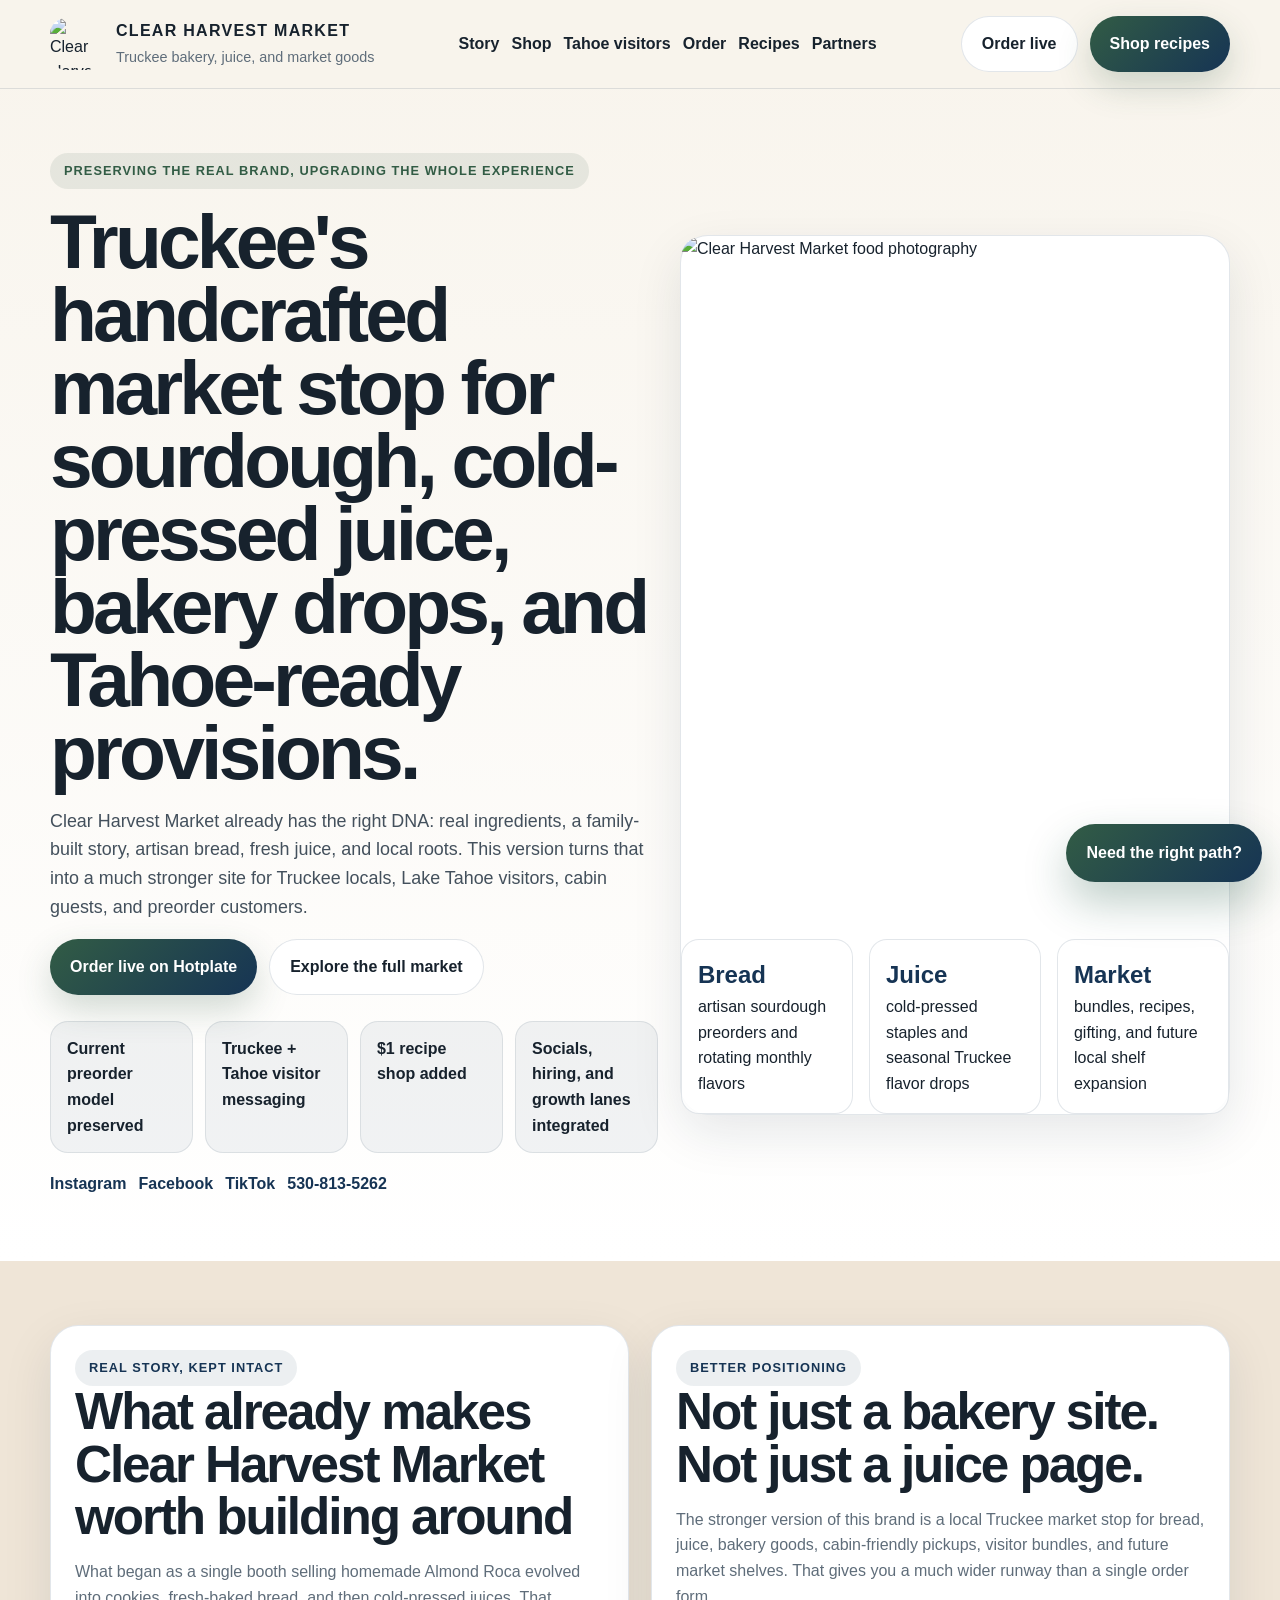
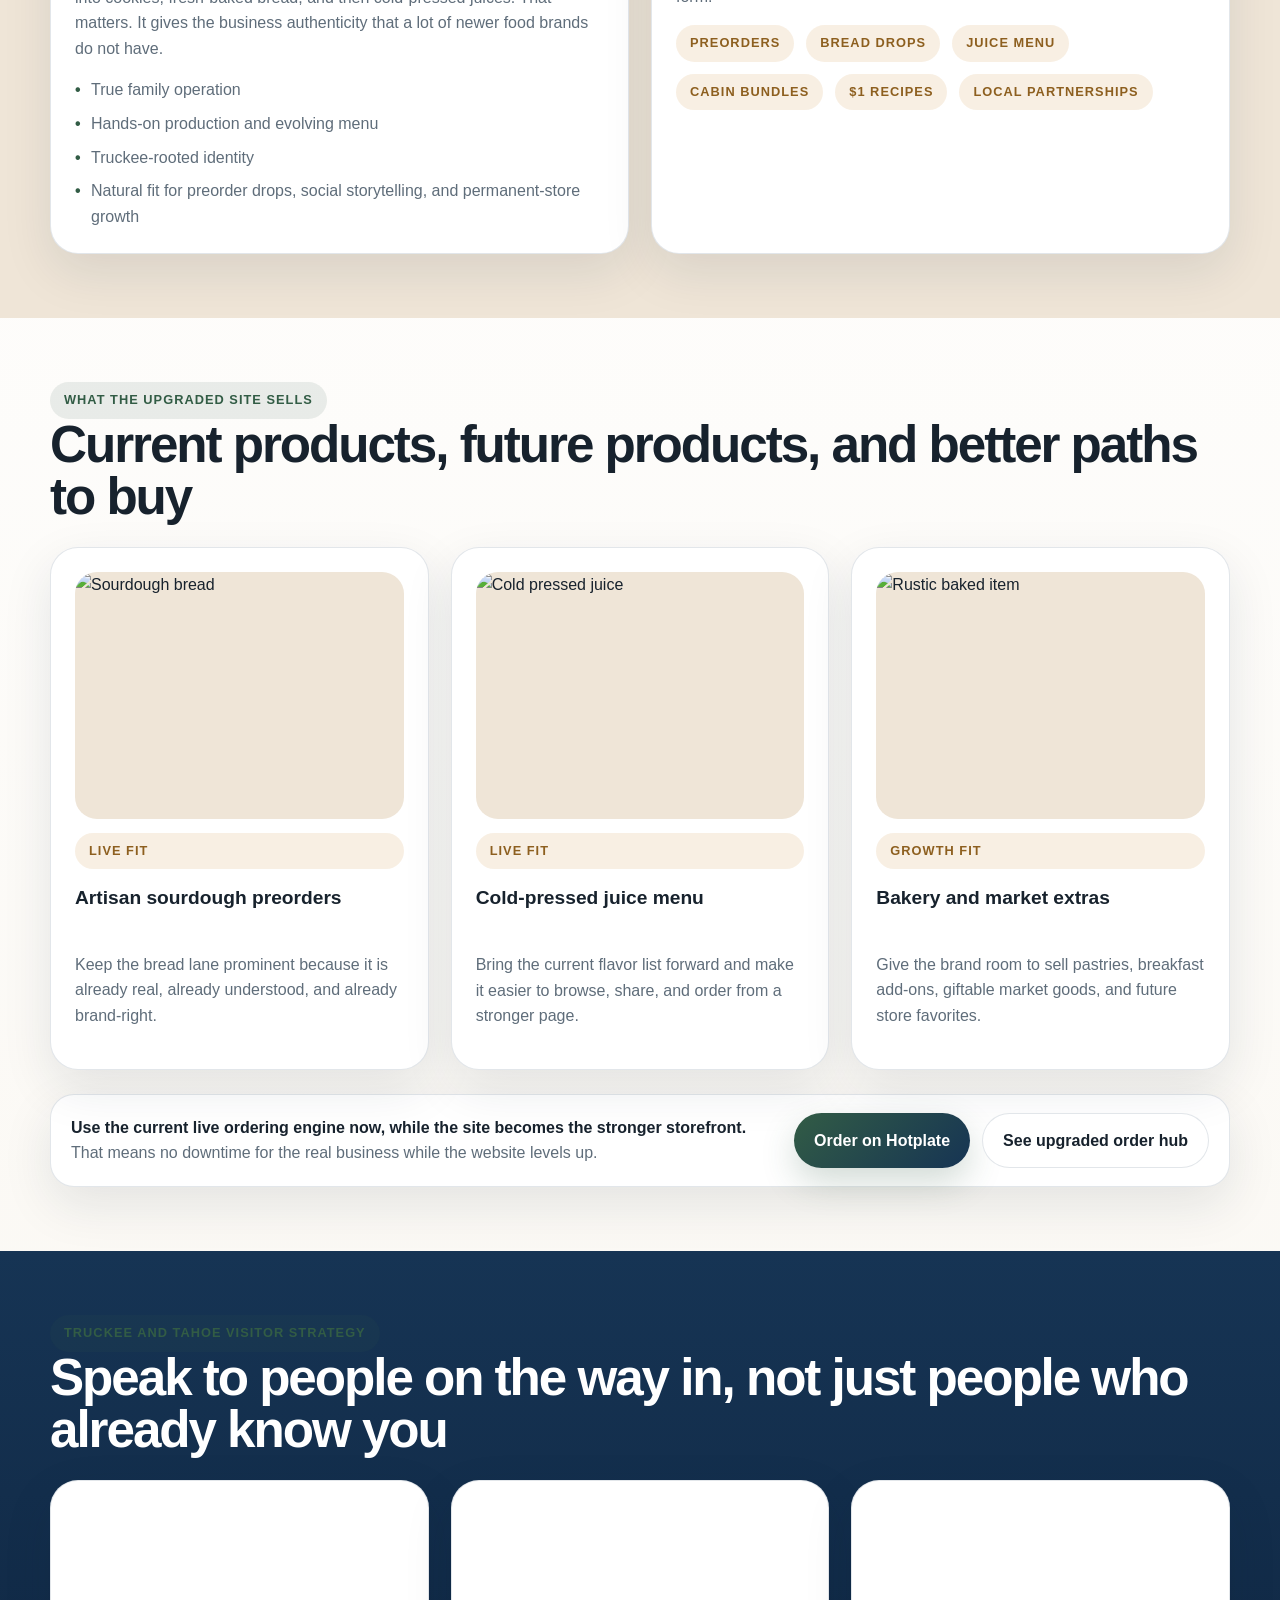
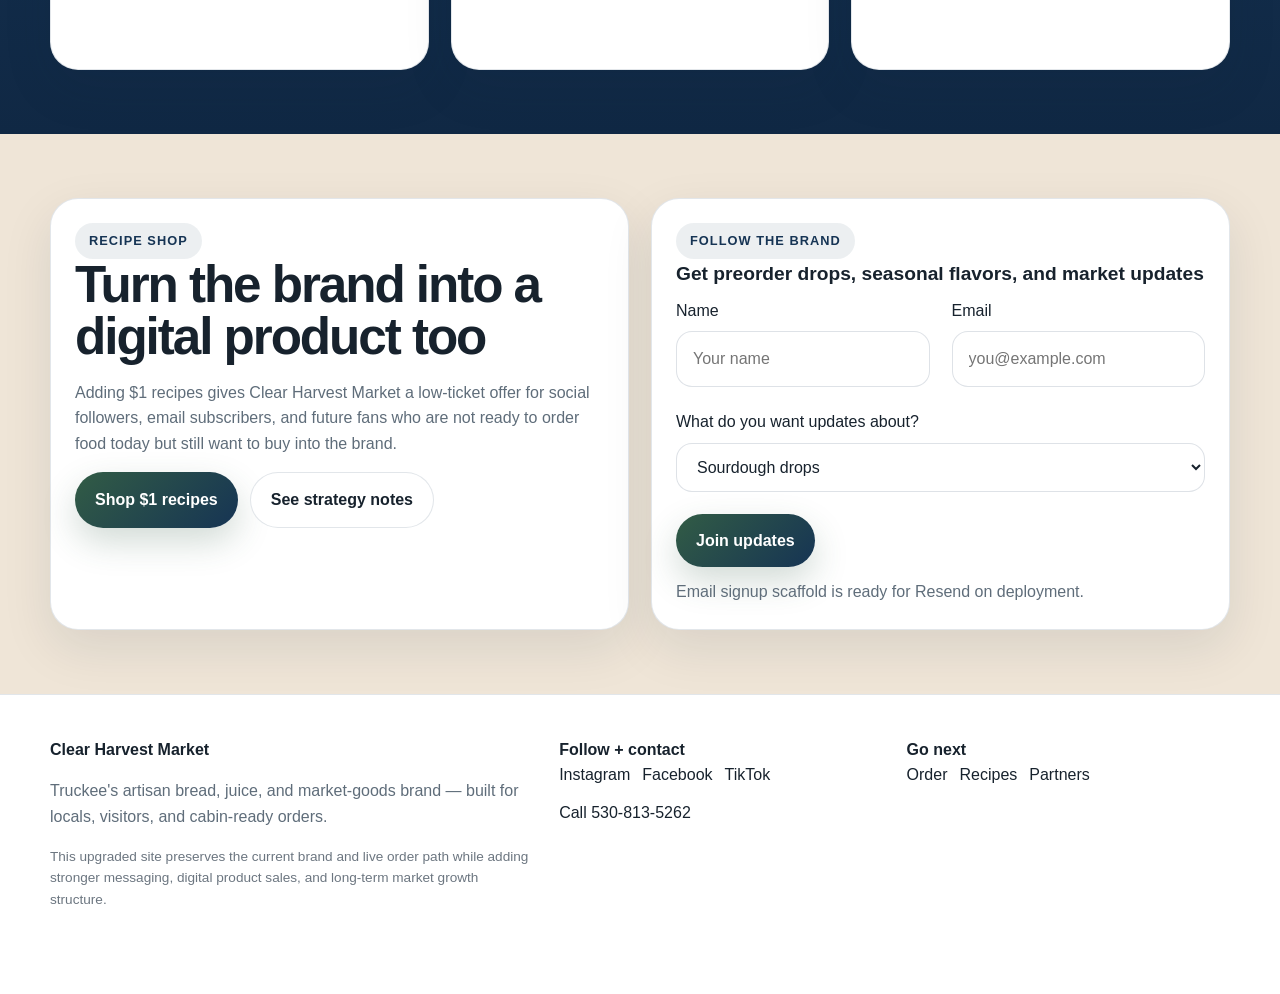
==== index.html @ 3024cae0 "Build Clear Harvest Market site refresh and commerce strategy" ====
<!DOCTYPE html><html lang="en"><head><meta charset="UTF-8"/><meta name="viewport" content="width=device-width, initial-scale=1.0"/><title>Clear Harvest Market | Truckee Bakery, Juice, and Market Goods</title><meta name="description" content="Clear Harvest Market is Truckee's destination for artisan sourdough, cold-pressed juice, baked goods, preorder drops, $1 recipes, and Tahoe-ready market bundles."/><meta property="og:title" content="Clear Harvest Market"/><meta property="og:description" content="Fresh juice, artisan sourdough, house-made baked goods, Truckee preorder drops, and Tahoe-ready market goods."/><meta property="og:image" content="https://img1.wsimg.com/isteam/ip/3f962f82-664f-45f3-867e-1fa0740ae570/IMG_5937-e32658b.jpg"/><link rel="stylesheet" href="./styles.css"/></head><body><header class="site-header"><div class="container nav"><a class="brand" href="index.html"><img data-logo alt="Clear Harvest Market logo"/><div class="brand-copy"><strong>Clear Harvest Market</strong><span>Truckee bakery, juice, and market goods</span></div></a><nav class="nav-links"><a href="#story">Story</a><a href="#shop">Shop</a><a href="#visit">Tahoe visitors</a><a href="order.html">Order</a><a href="recipes.html">Recipes</a><a href="partners.html">Partners</a></nav><div class="nav-actions"><a class="btn-secondary" data-hotplate target="_blank" rel="noopener noreferrer">Order live</a><a class="btn" href="recipes.html">Shop recipes</a></div></div></header><main><section class="hero"><div class="container hero-grid"><div><span class="eyebrow">Preserving the real brand, upgrading the whole experience</span><h1>Truckee's handcrafted market stop for sourdough, cold-pressed juice, bakery drops, and Tahoe-ready provisions.</h1><p class="lead">Clear Harvest Market already has the right DNA: real ingredients, a family-built story, artisan bread, fresh juice, and local roots. This version turns that into a much stronger site for Truckee locals, Lake Tahoe visitors, cabin guests, and preorder customers.</p><div class="hero-actions"><a class="btn" data-hotplate target="_blank" rel="noopener noreferrer">Order live on Hotplate</a><a class="btn-secondary" href="order.html">Explore the full market</a></div><div class="trust-strip"><div class="trust-item">Current preorder model preserved</div><div class="trust-item">Truckee + Tahoe visitor messaging</div><div class="trust-item">$1 recipe shop added</div><div class="trust-item">Socials, hiring, and growth lanes integrated</div></div><div class="social-row" style="margin-top:18px"><a data-social-instagram target="_blank" rel="noopener noreferrer">Instagram</a><a data-social-facebook target="_blank" rel="noopener noreferrer">Facebook</a><a data-social-tiktok target="_blank" rel="noopener noreferrer">TikTok</a><a href="tel:5308135262">530-813-5262</a></div></div><div class="hero-card"><img class="guide-image" src="https://img1.wsimg.com/isteam/ip/3f962f82-664f-45f3-867e-1fa0740ae570/IMG_5937-e32658b.jpg" alt="Clear Harvest Market food photography"/><div class="hero-highlights"><div class="stat"><strong>Bread</strong><span>artisan sourdough preorders and rotating monthly flavors</span></div><div class="stat"><strong>Juice</strong><span>cold-pressed staples and seasonal Truckee flavor drops</span></div><div class="stat"><strong>Market</strong><span>bundles, recipes, gifting, and future local shelf expansion</span></div></div></div></div></section><section class="section alt" id="story"><div class="container grid-2"><div class="card"><span class="pill">Real story, kept intact</span><h2>What already makes Clear Harvest Market worth building around</h2><p>What began as a single booth selling homemade Almond Roca evolved into cookies, fresh-baked bread, and then cold-pressed juices. That matters. It gives the business authenticity that a lot of newer food brands do not have.</p><ul class="bulletless"><li>True family operation</li><li>Hands-on production and evolving menu</li><li>Truckee-rooted identity</li><li>Natural fit for preorder drops, social storytelling, and permanent-store growth</li></ul></div><div class="card"><span class="pill">Better positioning</span><h2>Not just a bakery site. Not just a juice page.</h2><p>The stronger version of this brand is a local Truckee market stop for bread, juice, bakery goods, cabin-friendly pickups, visitor bundles, and future market shelves. That gives you a much wider runway than a single order form.</p><div class="chip-row"><span class="tag">Preorders</span><span class="tag">Bread drops</span><span class="tag">Juice menu</span><span class="tag">Cabin bundles</span><span class="tag">$1 recipes</span><span class="tag">Local partnerships</span></div></div></div></section><section class="section" id="shop"><div class="container"><span class="eyebrow">What the upgraded site sells</span><h2>Current products, future products, and better paths to buy</h2><div class="catalog-grid"><article class="product-card"><img class="product-image" src="https://img1.wsimg.com/isteam/ip/3f962f82-664f-45f3-867e-1fa0740ae570/Sourdough%20picture.JPEG/:/cr=t:0%25,l:3.56%25,w:96.44%25,h:100%25/rs=w:365,h:365,cg:true" alt="Sourdough bread"/><div class="tag">Live fit</div><h3>Artisan sourdough preorders</h3><p>Keep the bread lane prominent because it is already real, already understood, and already brand-right.</p></article><article class="product-card"><img class="product-image" src="https://img1.wsimg.com/isteam/ip/3f962f82-664f-45f3-867e-1fa0740ae570/IMG_5937.jpg/:/rs=w:365,h:365,cg:true,m/cr=w:365,h:365" alt="Cold pressed juice"/><div class="tag">Live fit</div><h3>Cold-pressed juice menu</h3><p>Bring the current flavor list forward and make it easier to browse, share, and order from a stronger page.</p></article><article class="product-card"><img class="product-image" src="https://img1.wsimg.com/isteam/ip/3f962f82-664f-45f3-867e-1fa0740ae570/addi%20corn.jpg/:/rs=w:365,cg:true,m" alt="Rustic baked item"/><div class="tag">Growth fit</div><h3>Bakery and market extras</h3><p>Give the brand room to sell pastries, breakfast add-ons, giftable market goods, and future store favorites.</p></article></div><div class="split-bar" style="margin-top:24px"><div><strong>Use the current live ordering engine now, while the site becomes the stronger storefront.</strong><div class="small">That means no downtime for the real business while the website levels up.</div></div><div class="button-row"><a class="btn" data-hotplate target="_blank" rel="noopener noreferrer">Order on Hotplate</a><a class="btn-secondary" href="order.html">See upgraded order hub</a></div></div></div></section><section class="section dark" id="visit"><div class="container"><span class="eyebrow">Truckee and Tahoe visitor strategy</span><h2>Speak to people on the way in, not just people who already know you</h2><div class="guide-grid"><article class="guide-card"><h3>Before the lake</h3><p>Catch visitors looking for a better breakfast, bread pickup, or market stop before a Tahoe day.</p></article><article class="guide-card"><h3>Before cabin check-in</h3><p>Promote bread, juice, pastries, and breakfast bundles for arrivals, hosts, and weekend stays.</p></article><article class="guide-card"><h3>Before the trail or slopes</h3><p>Position Clear Harvest as a premium stop for fuel that feels local, fresh, and better than convenience food.</p></article></div></div></section><section class="section alt"><div class="container grid-2"><div class="card"><span class="pill">Recipe shop</span><h2>Turn the brand into a digital product too</h2><p>Adding $1 recipes gives Clear Harvest Market a low-ticket offer for social followers, email subscribers, and future fans who are not ready to order food today but still want to buy into the brand.</p><div class="button-row"><a class="btn" href="recipes.html">Shop $1 recipes</a><a class="btn-secondary" href="docs/marketing-engine.md">See strategy notes</a></div></div><div class="form-shell"><span class="pill">Follow the brand</span><h3>Get preorder drops, seasonal flavors, and market updates</h3><form id="newsletter-form" class="form-grid"><label class="field"><span>Name</span><input name="name" placeholder="Your name" required/></label><label class="field"><span>Email</span><input type="email" name="email" placeholder="you@example.com" required/></label><label class="field" style="grid-column:1/-1"><span>What do you want updates about?</span><select name="interest"><option>Sourdough drops</option><option>Juice menu</option><option>Truckee market opening</option><option>Recipes</option><option>Catering and bundles</option></select></label><div class="contact-actions" style="grid-column:1/-1"><button class="btn" type="submit">Join updates</button><span class="note">Email signup scaffold is ready for Resend on deployment.</span></div></form></div></div></section></main><footer class="site-footer"><div class="container footer-grid"><div><strong>Clear Harvest Market</strong><p>Truckee's artisan bread, juice, and market-goods brand — built for locals, visitors, and cabin-ready orders.</p><p class="disclosure">This upgraded site preserves the current brand and live order path while adding stronger messaging, digital product sales, and long-term market growth structure.</p></div><div><strong>Follow + contact</strong><div class="footer-links"><a data-social-instagram target="_blank" rel="noopener noreferrer">Instagram</a><a data-social-facebook target="_blank" rel="noopener noreferrer">Facebook</a><a data-social-tiktok target="_blank" rel="noopener noreferrer">TikTok</a><a href="tel:5308135262">Call 530-813-5262</a></div></div><div><strong>Go next</strong><div class="footer-links"><a href="order.html">Order</a><a href="recipes.html">Recipes</a><a href="partners.html">Partners</a></div></div></div></footer><button id="site-closer-toggle" class="site-closer-toggle">Need the right path?</button><aside id="site-closer" class="site-closer" aria-label="Clear Harvest Market helper"><div class="site-closer-header"><strong>Clear Harvest helper</strong><button id="site-closer-close" class="btn-ghost" type="button">Close</button></div><div class="site-closer-body" id="site-closer-messages"></div><div class="site-closer-options" id="site-closer-options"></div><div class="site-closer-actions" id="site-closer-actions"></div><div class="site-closer-input-row"><input id="site-closer-input" placeholder="Ordering, visiting Tahoe, recipes, catering..."/><button id="site-closer-send" class="btn" type="button">Send</button></div></aside><script src="./app.js"></script><script src="./clear-harvest-closer.js"></script></body></html>
---- styles.css ----
:root{--cream:#f8f4ec;--cream-2:#efe5d7;--navy:#163454;--green:#325c45;--gold:#c98d3a;--ink:#17222d;--muted:#5f6d7a;--line:rgba(22,52,84,.12);--white:#fff;--radius:28px;--shadow:0 18px 50px rgba(15,35,55,.10);--max:1180px}*{box-sizing:border-box}html{scroll-behavior:smooth}body{margin:0;font-family:Inter,Arial,sans-serif;color:var(--ink);background:linear-gradient(180deg,var(--cream),#fff 30%,var(--cream) 100%);line-height:1.6}img{max-width:100%;display:block}a{text-decoration:none;color:inherit}button,input,textarea,select{font:inherit}.container{width:min(var(--max),calc(100% - 32px));margin:0 auto}.site-header{position:sticky;top:0;z-index:50;background:rgba(248,244,236,.94);backdrop-filter:blur(14px);border-bottom:1px solid var(--line)}.nav{display:flex;align-items:center;justify-content:space-between;gap:18px;padding:16px 0}.brand{display:flex;align-items:center;gap:14px}.brand img{width:52px;height:52px;border-radius:16px;object-fit:cover}.brand-copy strong{display:block;font-size:1rem;letter-spacing:.08em;text-transform:uppercase}.brand-copy span{font-size:.9rem;color:var(--muted)}.nav-links,.nav-actions,.button-row,.hero-actions,.social-row,.order-actions,.footer-links,.contact-actions,.chip-row{display:flex;flex-wrap:wrap;gap:12px}.nav-links a{font-weight:700;color:var(--ink)}.btn,.btn-secondary,.btn-ghost{display:inline-flex;align-items:center;justify-content:center;gap:10px;padding:14px 20px;border-radius:999px;font-weight:800;transition:.2s ease;cursor:pointer;border:none}.btn{background:linear-gradient(135deg,var(--green),var(--navy));color:#fff;box-shadow:0 14px 34px rgba(50,92,69,.22)}.btn-secondary{background:#fff;border:1px solid var(--line);color:var(--ink)}.btn-ghost{background:transparent;border:1px dashed rgba(22,52,84,.28);color:var(--navy)}.btn:hover,.btn-secondary:hover,.btn-ghost:hover{transform:translateY(-2px)}.hero,.section{padding:64px 0}.section.alt{background:var(--cream-2)}.section.dark{background:linear-gradient(180deg,var(--navy),#102844);color:#fff}.section.dark p,.section.dark li,.section.dark .small,.section.dark .note{color:rgba(255,255,255,.78)}.section.dark .card,.section.dark .product-card,.section.dark .faq-card,.section.dark .recipe-card{background:rgba(255,255,255,.06);border-color:rgba(255,255,255,.12);box-shadow:none}.section.dark .pill{background:rgba(255,255,255,.12);color:#fff}.hero-grid,.grid-2,.grid-3,.catalog-grid,.recipe-grid,.stats-grid,.partner-grid,.form-grid,.faq-grid,.guide-grid,.email-grid{display:grid;gap:22px}.hero-grid{grid-template-columns:1.05fr .95fr;align-items:center}.grid-2,.form-grid{grid-template-columns:repeat(2,1fr)}.grid-3,.catalog-grid,.recipe-grid,.stats-grid,.partner-grid,.faq-grid,.guide-grid,.email-grid{grid-template-columns:repeat(3,1fr)}.eyebrow,.pill,.tag{display:inline-flex;align-items:center;gap:10px;padding:8px 14px;border-radius:999px;font-size:.8rem;font-weight:800;letter-spacing:.08em;text-transform:uppercase}.eyebrow{background:rgba(50,92,69,.1);color:var(--green)}.pill{background:rgba(22,52,84,.08);color:var(--navy)}.tag{background:rgba(201,141,58,.14);color:#8d5f1f}h1{font-size:clamp(3rem,6vw,5.3rem);line-height:.95;letter-spacing:-.05em;margin:16px 0 18px}h2{font-size:clamp(2rem,4vw,3.2rem);line-height:1.02;letter-spacing:-.04em;margin:0 0 12px}h3{margin:0 0 8px;font-size:1.2rem}p,li,.muted,.small,.note{color:var(--muted)}.lead{font-size:1.12rem;max-width:60ch;color:#43505c}.card,.hero-card,.product-card,.recipe-card,.faq-card,.checkout-box,.partner-card,.form-shell,.guide-card,.social-card{background:#fff;border:1px solid var(--line);border-radius:var(--radius);box-shadow:var(--shadow)}.card,.product-card,.recipe-card,.faq-card,.checkout-box,.partner-card,.form-shell,.guide-card,.social-card{padding:24px}.hero-card img,.product-image,.recipe-image,.guide-image{width:100%;border-radius:22px}.hero-card img,.guide-image{object-fit:cover}.hero-card img{aspect-ratio:4/5}.hero-highlights{display:grid;grid-template-columns:repeat(3,1fr);gap:16px;margin-top:18px}.stat{background:rgba(255,255,255,.86);border:1px solid var(--line);border-radius:18px;padding:16px}.stat strong{display:block;font-size:1.5rem;color:var(--navy)}.trust-strip{display:grid;grid-template-columns:repeat(4,1fr);gap:12px;margin-top:26px}.trust-item{padding:14px 16px;border-radius:18px;background:rgba(22,52,84,.06);border:1px solid rgba(22,52,84,.1);font-weight:700}.section.dark .trust-item{background:rgba(255,255,255,.08);border-color:rgba(255,255,255,.12)}.catalog-grid,.recipe-grid,.partner-grid,.guide-grid,.faq-grid,.email-grid{margin-top:24px}.product-card,.recipe-card{display:flex;flex-direction:column;gap:14px}.product-image,.recipe-image{aspect-ratio:4/3;object-fit:cover;background:var(--cream-2)}.price{font-weight:900;font-size:1.45rem;color:var(--green)}.list,.bulletless{padding-left:18px;margin:0}.bulletless{list-style:none;padding:0;display:grid;gap:8px}.bulletless li{padding-left:16px;position:relative}.bulletless li:before{content:'•';position:absolute;left:0;color:var(--green);font-weight:900}.form-shell .field{display:grid;gap:8px}.form-shell input,.form-shell textarea,.form-shell select,.field input,.field textarea,.field select{width:100%;padding:14px 16px;border-radius:16px;border:1px solid rgba(22,52,84,.14);background:#fff;color:var(--ink)}.field textarea{min-height:128px;resize:vertical}.split-bar,.cart-summary{display:flex;justify-content:space-between;align-items:center;gap:16px;padding:18px 20px;border-radius:24px;border:1px solid var(--line);background:#fff;box-shadow:var(--shadow)}.cart-dock{position:sticky;bottom:16px;z-index:40;margin-top:28px}.summary-line{display:flex;justify-content:space-between;gap:18px;padding:10px 0;border-bottom:1px solid var(--line)}.summary-line:last-child{border-bottom:none}.site-footer{padding:42px 0 70px;border-top:1px solid var(--line);background:#fff}.footer-grid{display:grid;grid-template-columns:1.2fr .8fr .8fr;gap:24px}.social-row a,.social-card a{font-weight:800;color:var(--navy)}.site-closer-toggle{position:fixed;right:18px;bottom:18px;z-index:80;border:none;background:linear-gradient(135deg,var(--green),var(--navy));color:#fff;border-radius:999px;padding:16px 20px;font-weight:900;box-shadow:0 20px 44px rgba(21,78,59,.28);cursor:pointer}.site-closer{position:fixed;right:18px;bottom:82px;width:min(390px,calc(100vw - 24px));max-height:72vh;background:#fff;border:1px solid var(--line);border-radius:28px;box-shadow:0 26px 60px rgba(11,28,45,.22);display:none;z-index:90}.site-closer.open{display:block}.site-closer-header{display:flex;justify-content:space-between;align-items:center;padding:16px 18px;border-bottom:1px solid var(--line)}.site-closer-body{padding:16px 18px;max-height:44vh;overflow:auto;display:grid;gap:12px}.site-closer-msg{padding:12px 14px;border-radius:18px;max-width:88%}.site-closer-msg.bot{background:var(--cream-2)}.site-closer-msg.user{background:rgba(22,52,84,.1);margin-left:auto}.site-closer-options,.site-closer-actions{display:flex;flex-wrap:wrap;gap:10px;padding:0 18px 14px}.site-closer-option,.site-closer-primary,.site-closer-secondary{border:none;border-radius:999px;padding:10px 14px;font-weight:800;cursor:pointer}.site-closer-option,.site-closer-secondary{background:#fff;border:1px solid var(--line);color:var(--ink)}.site-closer-primary{background:linear-gradient(135deg,var(--green),var(--navy));color:#fff}.site-closer-input-row{display:flex;gap:10px;padding:0 18px 18px}.site-closer-input-row input{flex:1;padding:12px 14px;border-radius:16px;border:1px solid rgba(22,52,84,.18)}.disclosure{font-size:.85rem;color:#6c7680;max-width:860px}.hidden{display:none!important}@media (max-width:1024px){.hero-grid,.grid-2,.grid-3,.catalog-grid,.recipe-grid,.stats-grid,.partner-grid,.form-grid,.faq-grid,.guide-grid,.email-grid,.trust-strip,.hero-highlights,.footer-grid{grid-template-columns:1fr}}@media (max-width:720px){.nav{flex-direction:column;align-items:stretch}.nav-links,.nav-actions,.button-row,.social-row{justify-content:center}.split-bar,.cart-summary{flex-direction:column;align-items:flex-start}.site-closer{right:12px;left:12px;width:auto}h1{font-size:clamp(2.4rem,10vw,4rem)}}
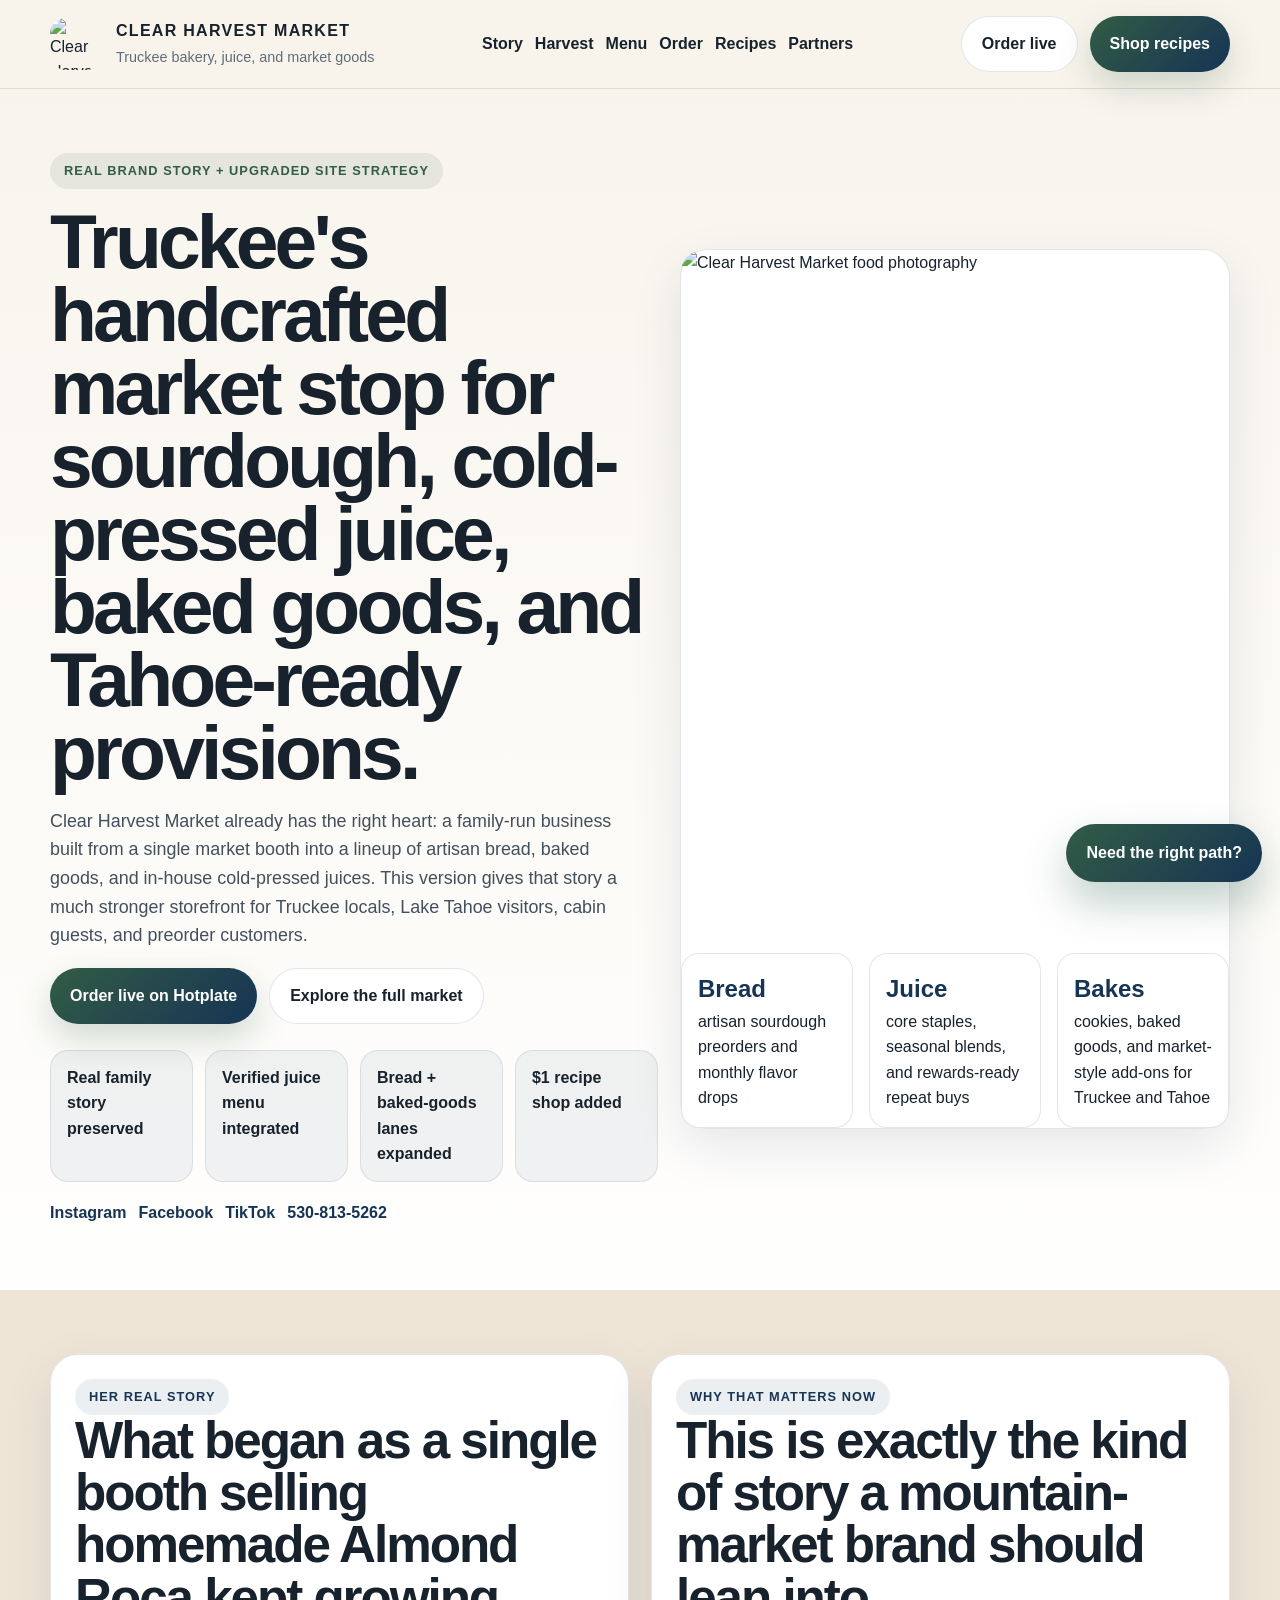
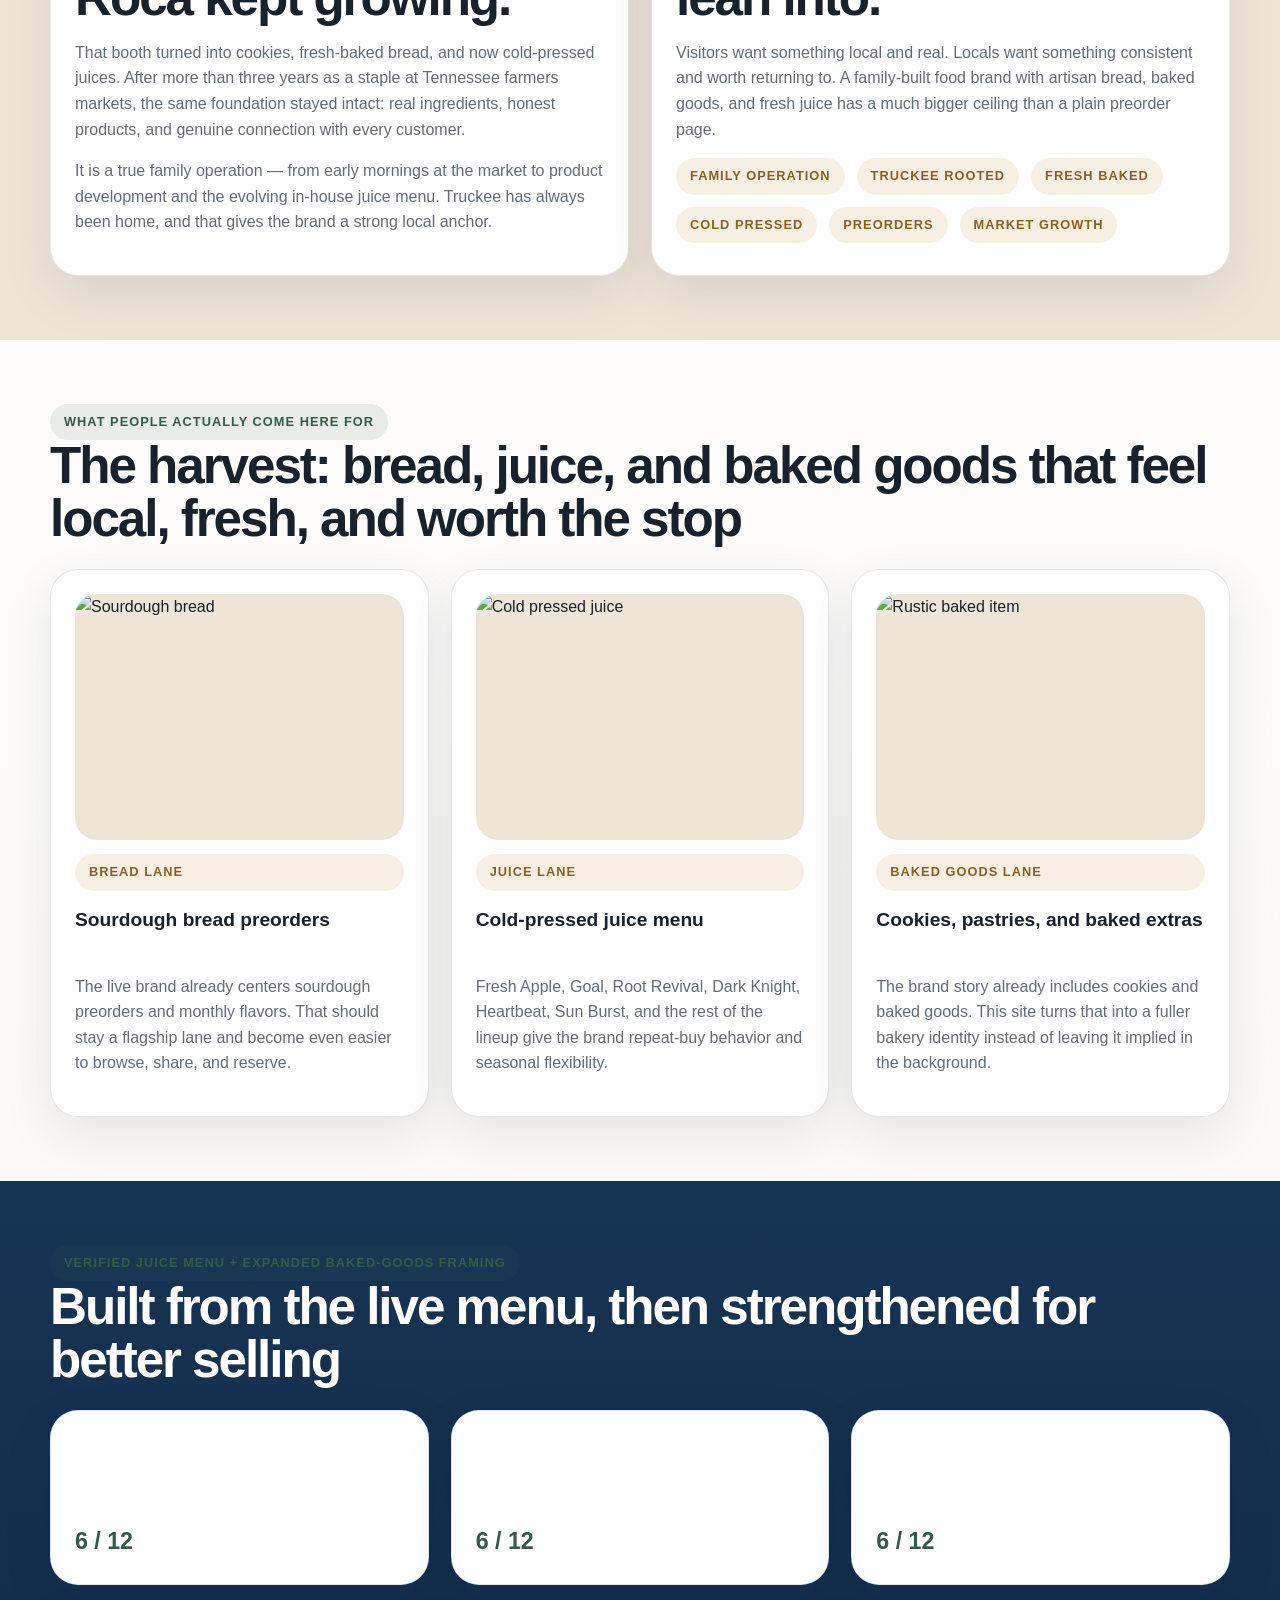
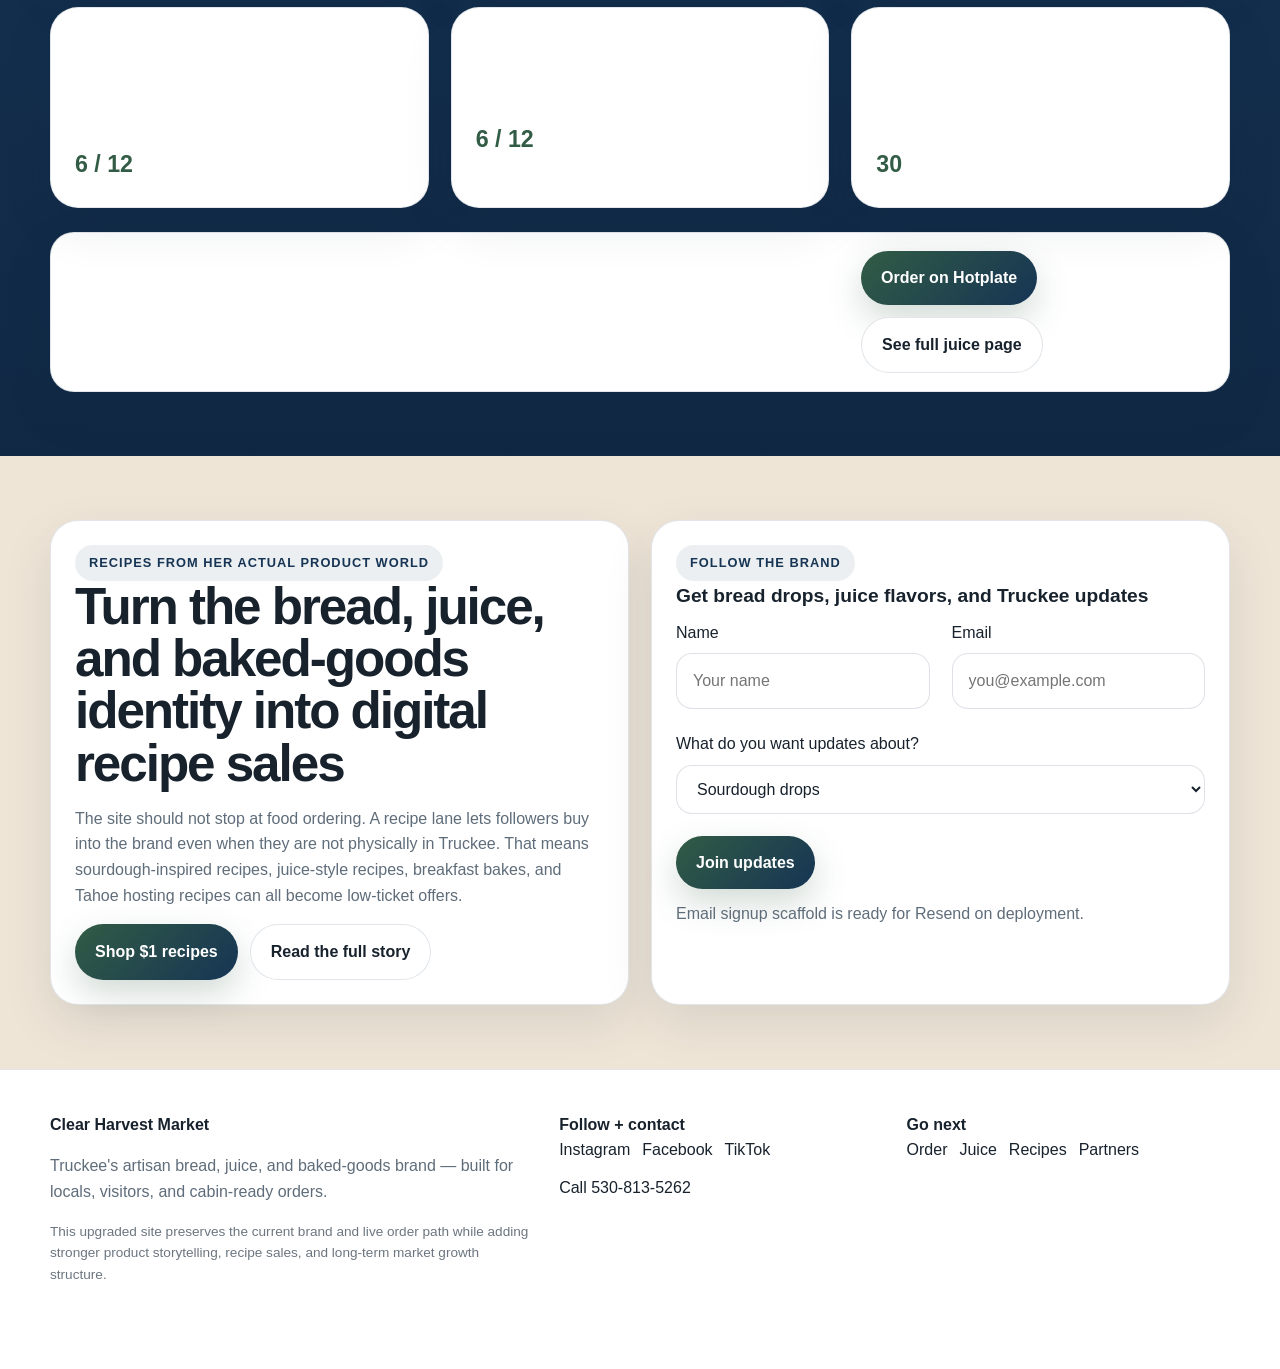
==== commit b94a1090: "Deepen Clear Harvest brand story and product content" ====
--- a/index.html
+++ b/index.html
@@ -1 +1 @@
-<!DOCTYPE html><html lang="en"><head><meta charset="UTF-8"/><meta name="viewport" content="width=device-width, initial-scale=1.0"/><title>Clear Harvest Market | Truckee Bakery, Juice, and Market Goods</title><meta name="description" content="Clear Harvest Market is Truckee's destination for artisan sourdough, cold-pressed juice, baked goods, preorder drops, $1 recipes, and Tahoe-ready market bundles."/><meta property="og:title" content="Clear Harvest Market"/><meta property="og:description" content="Fresh juice, artisan sourdough, house-made baked goods, Truckee preorder drops, and Tahoe-ready market goods."/><meta property="og:image" content="https://img1.wsimg.com/isteam/ip/3f962f82-664f-45f3-867e-1fa0740ae570/IMG_5937-e32658b.jpg"/><link rel="stylesheet" href="./styles.css"/></head><body><header class="site-header"><div class="container nav"><a class="brand" href="index.html"><img data-logo alt="Clear Harvest Market logo"/><div class="brand-copy"><strong>Clear Harvest Market</strong><span>Truckee bakery, juice, and market goods</span></div></a><nav class="nav-links"><a href="#story">Story</a><a href="#shop">Shop</a><a href="#visit">Tahoe visitors</a><a href="order.html">Order</a><a href="recipes.html">Recipes</a><a href="partners.html">Partners</a></nav><div class="nav-actions"><a class="btn-secondary" data-hotplate target="_blank" rel="noopener noreferrer">Order live</a><a class="btn" href="recipes.html">Shop recipes</a></div></div></header><main><section class="hero"><div class="container hero-grid"><div><span class="eyebrow">Preserving the real brand, upgrading the whole experience</span><h1>Truckee's handcrafted market stop for sourdough, cold-pressed juice, bakery drops, and Tahoe-ready provisions.</h1><p class="lead">Clear Harvest Market already has the right DNA: real ingredients, a family-built story, artisan bread, fresh juice, and local roots. This version turns that into a much stronger site for Truckee locals, Lake Tahoe visitors, cabin guests, and preorder customers.</p><div class="hero-actions"><a class="btn" data-hotplate target="_blank" rel="noopener noreferrer">Order live on Hotplate</a><a class="btn-secondary" href="order.html">Explore the full market</a></div><div class="trust-strip"><div class="trust-item">Current preorder model preserved</div><div class="trust-item">Truckee + Tahoe visitor messaging</div><div class="trust-item">$1 recipe shop added</div><div class="trust-item">Socials, hiring, and growth lanes integrated</div></div><div class="social-row" style="margin-top:18px"><a data-social-instagram target="_blank" rel="noopener noreferrer">Instagram</a><a data-social-facebook target="_blank" rel="noopener noreferrer">Facebook</a><a data-social-tiktok target="_blank" rel="noopener noreferrer">TikTok</a><a href="tel:5308135262">530-813-5262</a></div></div><div class="hero-card"><img class="guide-image" src="https://img1.wsimg.com/isteam/ip/3f962f82-664f-45f3-867e-1fa0740ae570/IMG_5937-e32658b.jpg" alt="Clear Harvest Market food photography"/><div class="hero-highlights"><div class="stat"><strong>Bread</strong><span>artisan sourdough preorders and rotating monthly flavors</span></div><div class="stat"><strong>Juice</strong><span>cold-pressed staples and seasonal Truckee flavor drops</span></div><div class="stat"><strong>Market</strong><span>bundles, recipes, gifting, and future local shelf expansion</span></div></div></div></div></section><section class="section alt" id="story"><div class="container grid-2"><div class="card"><span class="pill">Real story, kept intact</span><h2>What already makes Clear Harvest Market worth building around</h2><p>What began as a single booth selling homemade Almond Roca evolved into cookies, fresh-baked bread, and then cold-pressed juices. That matters. It gives the business authenticity that a lot of newer food brands do not have.</p><ul class="bulletless"><li>True family operation</li><li>Hands-on production and evolving menu</li><li>Truckee-rooted identity</li><li>Natural fit for preorder drops, social storytelling, and permanent-store growth</li></ul></div><div class="card"><span class="pill">Better positioning</span><h2>Not just a bakery site. Not just a juice page.</h2><p>The stronger version of this brand is a local Truckee market stop for bread, juice, bakery goods, cabin-friendly pickups, visitor bundles, and future market shelves. That gives you a much wider runway than a single order form.</p><div class="chip-row"><span class="tag">Preorders</span><span class="tag">Bread drops</span><span class="tag">Juice menu</span><span class="tag">Cabin bundles</span><span class="tag">$1 recipes</span><span class="tag">Local partnerships</span></div></div></div></section><section class="section" id="shop"><div class="container"><span class="eyebrow">What the upgraded site sells</span><h2>Current products, future products, and better paths to buy</h2><div class="catalog-grid"><article class="product-card"><img class="product-image" src="https://img1.wsimg.com/isteam/ip/3f962f82-664f-45f3-867e-1fa0740ae570/Sourdough%20picture.JPEG/:/cr=t:0%25,l:3.56%25,w:96.44%25,h:100%25/rs=w:365,h:365,cg:true" alt="Sourdough bread"/><div class="tag">Live fit</div><h3>Artisan sourdough preorders</h3><p>Keep the bread lane prominent because it is already real, already understood, and already brand-right.</p></article><article class="product-card"><img class="product-image" src="https://img1.wsimg.com/isteam/ip/3f962f82-664f-45f3-867e-1fa0740ae570/IMG_5937.jpg/:/rs=w:365,h:365,cg:true,m/cr=w:365,h:365" alt="Cold pressed juice"/><div class="tag">Live fit</div><h3>Cold-pressed juice menu</h3><p>Bring the current flavor list forward and make it easier to browse, share, and order from a stronger page.</p></article><article class="product-card"><img class="product-image" src="https://img1.wsimg.com/isteam/ip/3f962f82-664f-45f3-867e-1fa0740ae570/addi%20corn.jpg/:/rs=w:365,cg:true,m" alt="Rustic baked item"/><div class="tag">Growth fit</div><h3>Bakery and market extras</h3><p>Give the brand room to sell pastries, breakfast add-ons, giftable market goods, and future store favorites.</p></article></div><div class="split-bar" style="margin-top:24px"><div><strong>Use the current live ordering engine now, while the site becomes the stronger storefront.</strong><div class="small">That means no downtime for the real business while the website levels up.</div></div><div class="button-row"><a class="btn" data-hotplate target="_blank" rel="noopener noreferrer">Order on Hotplate</a><a class="btn-secondary" href="order.html">See upgraded order hub</a></div></div></div></section><section class="section dark" id="visit"><div class="container"><span class="eyebrow">Truckee and Tahoe visitor strategy</span><h2>Speak to people on the way in, not just people who already know you</h2><div class="guide-grid"><article class="guide-card"><h3>Before the lake</h3><p>Catch visitors looking for a better breakfast, bread pickup, or market stop before a Tahoe day.</p></article><article class="guide-card"><h3>Before cabin check-in</h3><p>Promote bread, juice, pastries, and breakfast bundles for arrivals, hosts, and weekend stays.</p></article><article class="guide-card"><h3>Before the trail or slopes</h3><p>Position Clear Harvest as a premium stop for fuel that feels local, fresh, and better than convenience food.</p></article></div></div></section><section class="section alt"><div class="container grid-2"><div class="card"><span class="pill">Recipe shop</span><h2>Turn the brand into a digital product too</h2><p>Adding $1 recipes gives Clear Harvest Market a low-ticket offer for social followers, email subscribers, and future fans who are not ready to order food today but still want to buy into the brand.</p><div class="button-row"><a class="btn" href="recipes.html">Shop $1 recipes</a><a class="btn-secondary" href="docs/marketing-engine.md">See strategy notes</a></div></div><div class="form-shell"><span class="pill">Follow the brand</span><h3>Get preorder drops, seasonal flavors, and market updates</h3><form id="newsletter-form" class="form-grid"><label class="field"><span>Name</span><input name="name" placeholder="Your name" required/></label><label class="field"><span>Email</span><input type="email" name="email" placeholder="you@example.com" required/></label><label class="field" style="grid-column:1/-1"><span>What do you want updates about?</span><select name="interest"><option>Sourdough drops</option><option>Juice menu</option><option>Truckee market opening</option><option>Recipes</option><option>Catering and bundles</option></select></label><div class="contact-actions" style="grid-column:1/-1"><button class="btn" type="submit">Join updates</button><span class="note">Email signup scaffold is ready for Resend on deployment.</span></div></form></div></div></section></main><footer class="site-footer"><div class="container footer-grid"><div><strong>Clear Harvest Market</strong><p>Truckee's artisan bread, juice, and market-goods brand — built for locals, visitors, and cabin-ready orders.</p><p class="disclosure">This upgraded site preserves the current brand and live order path while adding stronger messaging, digital product sales, and long-term market growth structure.</p></div><div><strong>Follow + contact</strong><div class="footer-links"><a data-social-instagram target="_blank" rel="noopener noreferrer">Instagram</a><a data-social-facebook target="_blank" rel="noopener noreferrer">Facebook</a><a data-social-tiktok target="_blank" rel="noopener noreferrer">TikTok</a><a href="tel:5308135262">Call 530-813-5262</a></div></div><div><strong>Go next</strong><div class="footer-links"><a href="order.html">Order</a><a href="recipes.html">Recipes</a><a href="partners.html">Partners</a></div></div></div></footer><button id="site-closer-toggle" class="site-closer-toggle">Need the right path?</button><aside id="site-closer" class="site-closer" aria-label="Clear Harvest Market helper"><div class="site-closer-header"><strong>Clear Harvest helper</strong><button id="site-closer-close" class="btn-ghost" type="button">Close</button></div><div class="site-closer-body" id="site-closer-messages"></div><div class="site-closer-options" id="site-closer-options"></div><div class="site-closer-actions" id="site-closer-actions"></div><div class="site-closer-input-row"><input id="site-closer-input" placeholder="Ordering, visiting Tahoe, recipes, catering..."/><button id="site-closer-send" class="btn" type="button">Send</button></div></aside><script src="./app.js"></script><script src="./clear-harvest-closer.js"></script></body></html>+<!DOCTYPE html><html lang="en"><head><meta charset="UTF-8"/><meta name="viewport" content="width=device-width, initial-scale=1.0"/><title>Clear Harvest Market | Truckee Bakery, Juice, and Market Goods</title><meta name="description" content="Clear Harvest Market is Truckee's destination for artisan sourdough, cold-pressed juice, baked goods, preorder drops, $1 recipes, and Tahoe-ready market bundles."/><meta property="og:title" content="Clear Harvest Market"/><meta property="og:description" content="Fresh juice, artisan sourdough, house-made baked goods, Truckee preorder drops, and Tahoe-ready market goods."/><meta property="og:image" content="https://img1.wsimg.com/isteam/ip/3f962f82-664f-45f3-867e-1fa0740ae570/IMG_5937-e32658b.jpg"/><link rel="stylesheet" href="./styles.css"/></head><body><header class="site-header"><div class="container nav"><a class="brand" href="index.html"><img data-logo alt="Clear Harvest Market logo"/><div class="brand-copy"><strong>Clear Harvest Market</strong><span>Truckee bakery, juice, and market goods</span></div></a><nav class="nav-links"><a href="#story">Story</a><a href="#harvest">Harvest</a><a href="#menu">Menu</a><a href="order.html">Order</a><a href="recipes.html">Recipes</a><a href="partners.html">Partners</a></nav><div class="nav-actions"><a class="btn-secondary" data-hotplate target="_blank" rel="noopener noreferrer">Order live</a><a class="btn" href="recipes.html">Shop recipes</a></div></div></header><main><section class="hero"><div class="container hero-grid"><div><span class="eyebrow">Real brand story + upgraded site strategy</span><h1>Truckee's handcrafted market stop for sourdough, cold-pressed juice, baked goods, and Tahoe-ready provisions.</h1><p class="lead">Clear Harvest Market already has the right heart: a family-run business built from a single market booth into a lineup of artisan bread, baked goods, and in-house cold-pressed juices. This version gives that story a much stronger storefront for Truckee locals, Lake Tahoe visitors, cabin guests, and preorder customers.</p><div class="hero-actions"><a class="btn" data-hotplate target="_blank" rel="noopener noreferrer">Order live on Hotplate</a><a class="btn-secondary" href="order.html">Explore the full market</a></div><div class="trust-strip"><div class="trust-item">Real family story preserved</div><div class="trust-item">Verified juice menu integrated</div><div class="trust-item">Bread + baked-goods lanes expanded</div><div class="trust-item">$1 recipe shop added</div></div><div class="social-row" style="margin-top:18px"><a data-social-instagram target="_blank" rel="noopener noreferrer">Instagram</a><a data-social-facebook target="_blank" rel="noopener noreferrer">Facebook</a><a data-social-tiktok target="_blank" rel="noopener noreferrer">TikTok</a><a href="tel:5308135262">530-813-5262</a></div></div><div class="hero-card"><img class="guide-image" src="https://img1.wsimg.com/isteam/ip/3f962f82-664f-45f3-867e-1fa0740ae570/IMG_5937-e32658b.jpg" alt="Clear Harvest Market food photography"/><div class="hero-highlights"><div class="stat"><strong>Bread</strong><span>artisan sourdough preorders and monthly flavor drops</span></div><div class="stat"><strong>Juice</strong><span>core staples, seasonal blends, and rewards-ready repeat buys</span></div><div class="stat"><strong>Bakes</strong><span>cookies, baked goods, and market-style add-ons for Truckee and Tahoe</span></div></div></div></div></section><section class="section alt" id="story"><div class="container grid-2"><div class="card"><span class="pill">Her real story</span><h2>What began as a single booth selling homemade Almond Roca kept growing.</h2><p>That booth turned into cookies, fresh-baked bread, and now cold-pressed juices. After more than three years as a staple at Tennessee farmers markets, the same foundation stayed intact: real ingredients, honest products, and genuine connection with every customer.</p><p>It is a true family operation — from early mornings at the market to product development and the evolving in-house juice menu. Truckee has always been home, and that gives the brand a strong local anchor.</p></div><div class="card"><span class="pill">Why that matters now</span><h2>This is exactly the kind of story a mountain-market brand should lean into.</h2><p>Visitors want something local and real. Locals want something consistent and worth returning to. A family-built food brand with artisan bread, baked goods, and fresh juice has a much bigger ceiling than a plain preorder page.</p><div class="chip-row"><span class="tag">Family operation</span><span class="tag">Truckee rooted</span><span class="tag">Fresh baked</span><span class="tag">Cold pressed</span><span class="tag">Preorders</span><span class="tag">Market growth</span></div></div></div></section><section class="section" id="harvest"><div class="container"><span class="eyebrow">What people actually come here for</span><h2>The harvest: bread, juice, and baked goods that feel local, fresh, and worth the stop</h2><div class="catalog-grid"><article class="product-card"><img class="product-image" src="https://img1.wsimg.com/isteam/ip/3f962f82-664f-45f3-867e-1fa0740ae570/Sourdough%20picture.JPEG/:/cr=t:0%25,l:3.56%25,w:96.44%25,h:100%25/rs=w:365,h:365,cg:true" alt="Sourdough bread"/><div class="tag">Bread lane</div><h3>Sourdough bread preorders</h3><p>The live brand already centers sourdough preorders and monthly flavors. That should stay a flagship lane and become even easier to browse, share, and reserve.</p></article><article class="product-card"><img class="product-image" src="https://img1.wsimg.com/isteam/ip/3f962f82-664f-45f3-867e-1fa0740ae570/IMG_5937.jpg/:/rs=w:365,h:365,cg:true,m/cr=w:365,h:365" alt="Cold pressed juice"/><div class="tag">Juice lane</div><h3>Cold-pressed juice menu</h3><p>Fresh Apple, Goal, Root Revival, Dark Knight, Heartbeat, Sun Burst, and the rest of the lineup give the brand repeat-buy behavior and seasonal flexibility.</p></article><article class="product-card"><img class="product-image" src="https://img1.wsimg.com/isteam/ip/3f962f82-664f-45f3-867e-1fa0740ae570/addi%20corn.jpg/:/rs=w:365,cg:true,m" alt="Rustic baked item"/><div class="tag">Baked goods lane</div><h3>Cookies, pastries, and baked extras</h3><p>The brand story already includes cookies and baked goods. This site turns that into a fuller bakery identity instead of leaving it implied in the background.</p></article></div></div></section><section class="section dark" id="menu"><div class="container"><span class="eyebrow">Verified juice menu + expanded baked-goods framing</span><h2>Built from the live menu, then strengthened for better selling</h2><div class="guide-grid"><article class="guide-card"><h3>Fresh Apple</h3><p>Honey Crisp, Gala, Fuji, Pink Lady</p><div class="price">6 / 12</div></article><article class="guide-card"><h3>Goal</h3><p>Ginger, orange, apple, lemon</p><div class="price">6 / 12</div></article><article class="guide-card"><h3>Root Revival</h3><p>Beet, carrot, celery, apple, orange, ginger</p><div class="price">6 / 12</div></article><article class="guide-card"><h3>Dark Knight</h3><p>Beet, cucumber, apple, ginger, turmeric, pepper</p><div class="price">6 / 12</div></article><article class="guide-card"><h3>Sun Burst</h3><p>Carrot, pineapple, orange</p><div class="price">6 / 12</div></article><article class="guide-card"><h3>Half-gallon favorite</h3><p>Bulk juice option for repeat buyers, gatherings, and hospitality orders</p><div class="price">30</div></article></div><div class="split-bar" style="margin-top:24px"><div><strong>Live food ordering stays simple right now.</strong><div class="small">Use Hotplate today, while the website does the heavier lifting on branding, merchandising, recipes, and local growth.</div></div><div class="button-row"><a class="btn" data-hotplate target="_blank" rel="noopener noreferrer">Order on Hotplate</a><a class="btn-secondary" href="juice.html">See full juice page</a></div></div></div></section><section class="section alt"><div class="container grid-2"><div class="card"><span class="pill">Recipes from her actual product world</span><h2>Turn the bread, juice, and baked-goods identity into digital recipe sales</h2><p>The site should not stop at food ordering. A recipe lane lets followers buy into the brand even when they are not physically in Truckee. That means sourdough-inspired recipes, juice-style recipes, breakfast bakes, and Tahoe hosting recipes can all become low-ticket offers.</p><div class="button-row"><a class="btn" href="recipes.html">Shop $1 recipes</a><a class="btn-secondary" href="about.html">Read the full story</a></div></div><div class="form-shell"><span class="pill">Follow the brand</span><h3>Get bread drops, juice flavors, and Truckee updates</h3><form id="newsletter-form" class="form-grid"><label class="field"><span>Name</span><input name="name" placeholder="Your name" required/></label><label class="field"><span>Email</span><input type="email" name="email" placeholder="you@example.com" required/></label><label class="field" style="grid-column:1/-1"><span>What do you want updates about?</span><select name="interest"><option>Sourdough drops</option><option>Juice menu</option><option>Baked goods</option><option>Truckee market opening</option><option>Recipes</option></select></label><div class="contact-actions" style="grid-column:1/-1"><button class="btn" type="submit">Join updates</button><span class="note">Email signup scaffold is ready for Resend on deployment.</span></div></form></div></div></section></main><footer class="site-footer"><div class="container footer-grid"><div><strong>Clear Harvest Market</strong><p>Truckee's artisan bread, juice, and baked-goods brand — built for locals, visitors, and cabin-ready orders.</p><p class="disclosure">This upgraded site preserves the current brand and live order path while adding stronger product storytelling, recipe sales, and long-term market growth structure.</p></div><div><strong>Follow + contact</strong><div class="footer-links"><a data-social-instagram target="_blank" rel="noopener noreferrer">Instagram</a><a data-social-facebook target="_blank" rel="noopener noreferrer">Facebook</a><a data-social-tiktok target="_blank" rel="noopener noreferrer">TikTok</a><a href="tel:5308135262">Call 530-813-5262</a></div></div><div><strong>Go next</strong><div class="footer-links"><a href="order.html">Order</a><a href="juice.html">Juice</a><a href="recipes.html">Recipes</a><a href="partners.html">Partners</a></div></div></div></footer><button id="site-closer-toggle" class="site-closer-toggle">Need the right path?</button><aside id="site-closer" class="site-closer" aria-label="Clear Harvest Market helper"><div class="site-closer-header"><strong>Clear Harvest helper</strong><button id="site-closer-close" class="btn-ghost" type="button">Close</button></div><div class="site-closer-body" id="site-closer-messages"></div><div class="site-closer-options" id="site-closer-options"></div><div class="site-closer-actions" id="site-closer-actions"></div><div class="site-closer-input-row"><input id="site-closer-input" placeholder="Ordering, visiting Tahoe, recipes, catering..."/><button id="site-closer-send" class="btn" type="button">Send</button></div></aside><script src="./app.js"></script><script src="./clear-harvest-closer.js"></script></body></html>
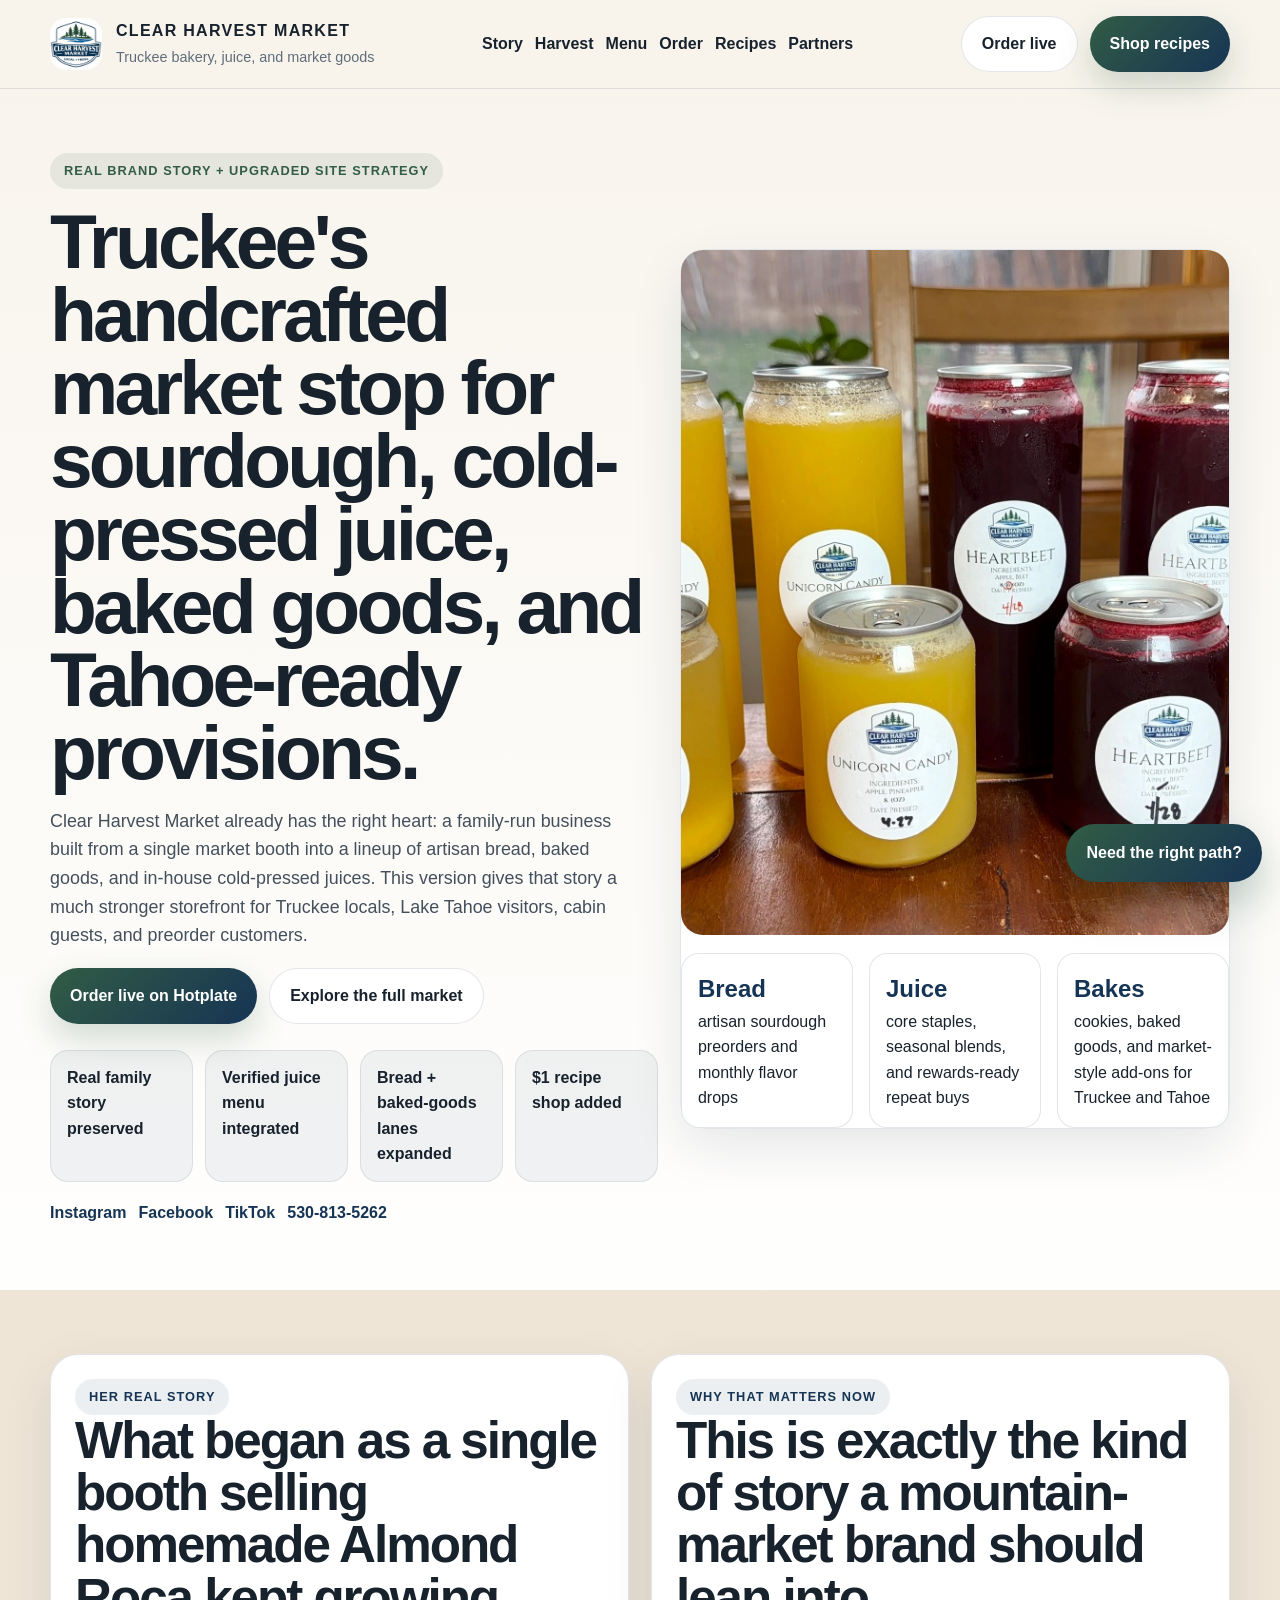
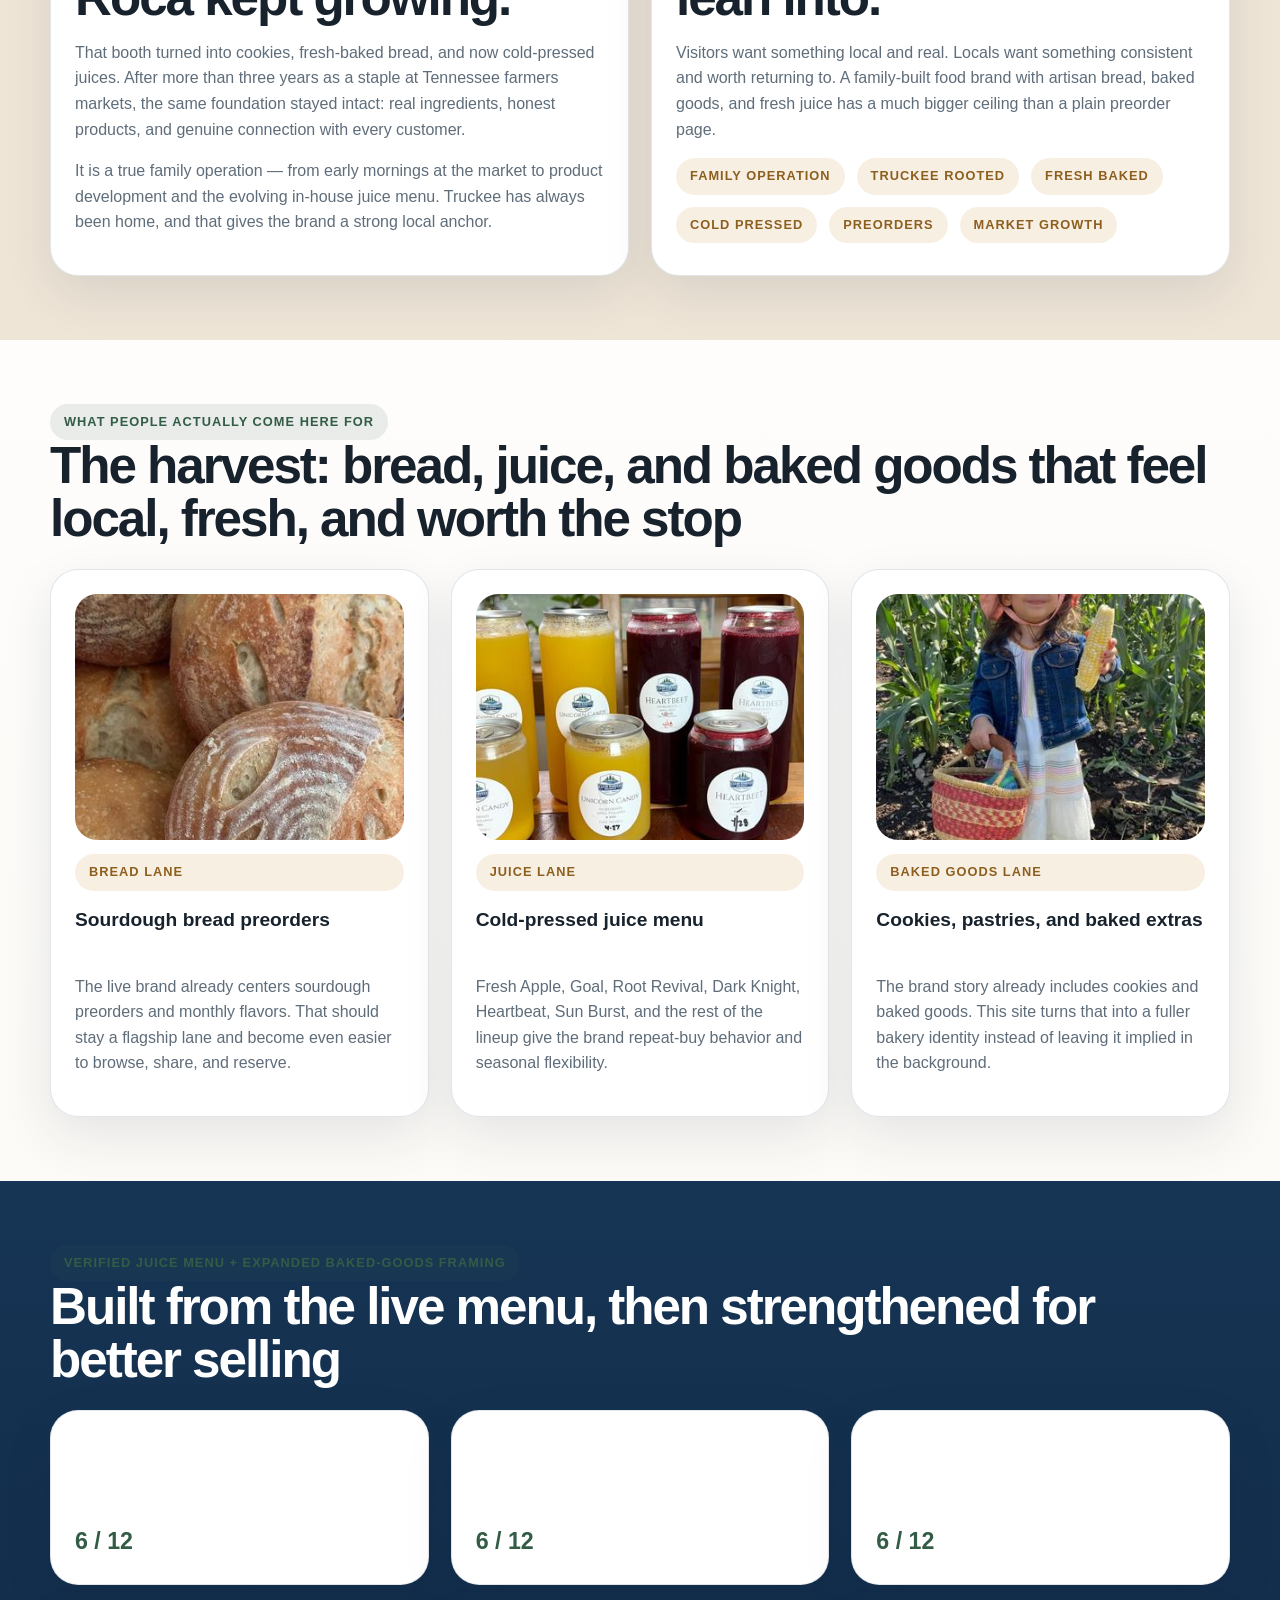
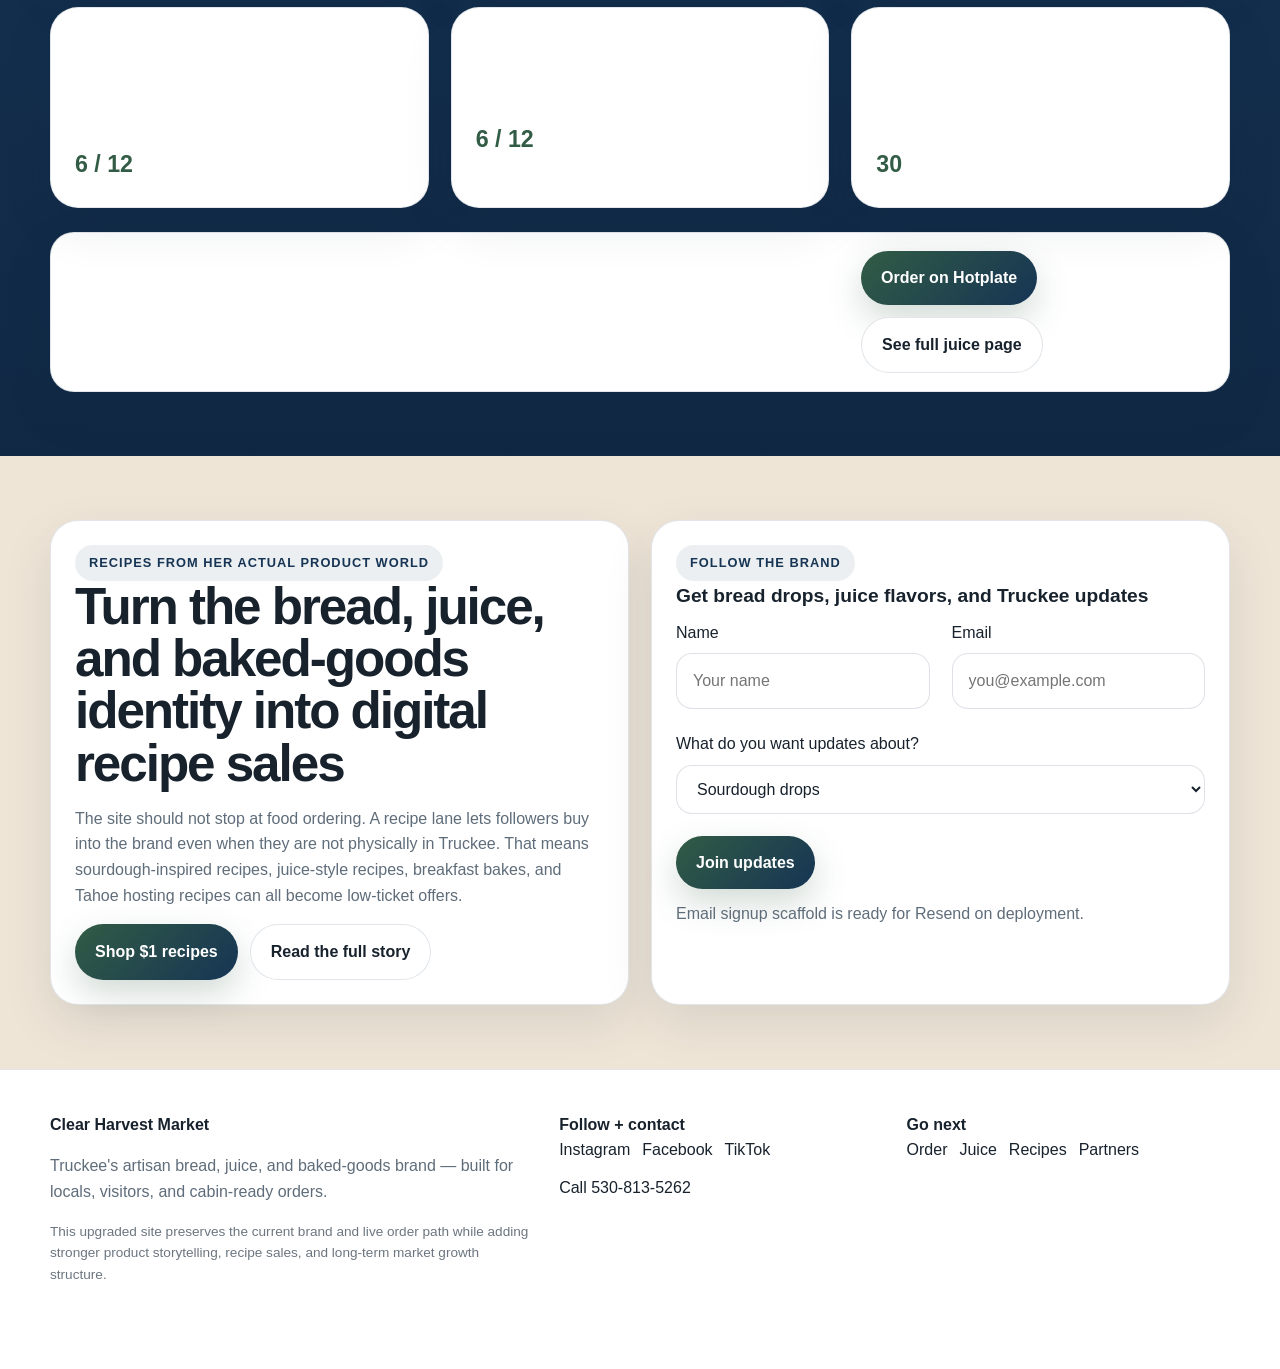
==== commit c7357dec: "Use local absolute image paths across Clear Harvest site" ====
--- a/index.html
+++ b/index.html
@@ -1 +1 @@
-<!DOCTYPE html><html lang="en"><head><meta charset="UTF-8"/><meta name="viewport" content="width=device-width, initial-scale=1.0"/><title>Clear Harvest Market | Truckee Bakery, Juice, and Market Goods</title><meta name="description" content="Clear Harvest Market is Truckee's destination for artisan sourdough, cold-pressed juice, baked goods, preorder drops, $1 recipes, and Tahoe-ready market bundles."/><meta property="og:title" content="Clear Harvest Market"/><meta property="og:description" content="Fresh juice, artisan sourdough, house-made baked goods, Truckee preorder drops, and Tahoe-ready market goods."/><meta property="og:image" content="https://img1.wsimg.com/isteam/ip/3f962f82-664f-45f3-867e-1fa0740ae570/IMG_5937-e32658b.jpg"/><link rel="stylesheet" href="./styles.css"/></head><body><header class="site-header"><div class="container nav"><a class="brand" href="index.html"><img data-logo alt="Clear Harvest Market logo"/><div class="brand-copy"><strong>Clear Harvest Market</strong><span>Truckee bakery, juice, and market goods</span></div></a><nav class="nav-links"><a href="#story">Story</a><a href="#harvest">Harvest</a><a href="#menu">Menu</a><a href="order.html">Order</a><a href="recipes.html">Recipes</a><a href="partners.html">Partners</a></nav><div class="nav-actions"><a class="btn-secondary" data-hotplate target="_blank" rel="noopener noreferrer">Order live</a><a class="btn" href="recipes.html">Shop recipes</a></div></div></header><main><section class="hero"><div class="container hero-grid"><div><span class="eyebrow">Real brand story + upgraded site strategy</span><h1>Truckee's handcrafted market stop for sourdough, cold-pressed juice, baked goods, and Tahoe-ready provisions.</h1><p class="lead">Clear Harvest Market already has the right heart: a family-run business built from a single market booth into a lineup of artisan bread, baked goods, and in-house cold-pressed juices. This version gives that story a much stronger storefront for Truckee locals, Lake Tahoe visitors, cabin guests, and preorder customers.</p><div class="hero-actions"><a class="btn" data-hotplate target="_blank" rel="noopener noreferrer">Order live on Hotplate</a><a class="btn-secondary" href="order.html">Explore the full market</a></div><div class="trust-strip"><div class="trust-item">Real family story preserved</div><div class="trust-item">Verified juice menu integrated</div><div class="trust-item">Bread + baked-goods lanes expanded</div><div class="trust-item">$1 recipe shop added</div></div><div class="social-row" style="margin-top:18px"><a data-social-instagram target="_blank" rel="noopener noreferrer">Instagram</a><a data-social-facebook target="_blank" rel="noopener noreferrer">Facebook</a><a data-social-tiktok target="_blank" rel="noopener noreferrer">TikTok</a><a href="tel:5308135262">530-813-5262</a></div></div><div class="hero-card"><img class="guide-image" src="https://img1.wsimg.com/isteam/ip/3f962f82-664f-45f3-867e-1fa0740ae570/IMG_5937-e32658b.jpg" alt="Clear Harvest Market food photography"/><div class="hero-highlights"><div class="stat"><strong>Bread</strong><span>artisan sourdough preorders and monthly flavor drops</span></div><div class="stat"><strong>Juice</strong><span>core staples, seasonal blends, and rewards-ready repeat buys</span></div><div class="stat"><strong>Bakes</strong><span>cookies, baked goods, and market-style add-ons for Truckee and Tahoe</span></div></div></div></div></section><section class="section alt" id="story"><div class="container grid-2"><div class="card"><span class="pill">Her real story</span><h2>What began as a single booth selling homemade Almond Roca kept growing.</h2><p>That booth turned into cookies, fresh-baked bread, and now cold-pressed juices. After more than three years as a staple at Tennessee farmers markets, the same foundation stayed intact: real ingredients, honest products, and genuine connection with every customer.</p><p>It is a true family operation — from early mornings at the market to product development and the evolving in-house juice menu. Truckee has always been home, and that gives the brand a strong local anchor.</p></div><div class="card"><span class="pill">Why that matters now</span><h2>This is exactly the kind of story a mountain-market brand should lean into.</h2><p>Visitors want something local and real. Locals want something consistent and worth returning to. A family-built food brand with artisan bread, baked goods, and fresh juice has a much bigger ceiling than a plain preorder page.</p><div class="chip-row"><span class="tag">Family operation</span><span class="tag">Truckee rooted</span><span class="tag">Fresh baked</span><span class="tag">Cold pressed</span><span class="tag">Preorders</span><span class="tag">Market growth</span></div></div></div></section><section class="section" id="harvest"><div class="container"><span class="eyebrow">What people actually come here for</span><h2>The harvest: bread, juice, and baked goods that feel local, fresh, and worth the stop</h2><div class="catalog-grid"><article class="product-card"><img class="product-image" src="https://img1.wsimg.com/isteam/ip/3f962f82-664f-45f3-867e-1fa0740ae570/Sourdough%20picture.JPEG/:/cr=t:0%25,l:3.56%25,w:96.44%25,h:100%25/rs=w:365,h:365,cg:true" alt="Sourdough bread"/><div class="tag">Bread lane</div><h3>Sourdough bread preorders</h3><p>The live brand already centers sourdough preorders and monthly flavors. That should stay a flagship lane and become even easier to browse, share, and reserve.</p></article><article class="product-card"><img class="product-image" src="https://img1.wsimg.com/isteam/ip/3f962f82-664f-45f3-867e-1fa0740ae570/IMG_5937.jpg/:/rs=w:365,h:365,cg:true,m/cr=w:365,h:365" alt="Cold pressed juice"/><div class="tag">Juice lane</div><h3>Cold-pressed juice menu</h3><p>Fresh Apple, Goal, Root Revival, Dark Knight, Heartbeat, Sun Burst, and the rest of the lineup give the brand repeat-buy behavior and seasonal flexibility.</p></article><article class="product-card"><img class="product-image" src="https://img1.wsimg.com/isteam/ip/3f962f82-664f-45f3-867e-1fa0740ae570/addi%20corn.jpg/:/rs=w:365,cg:true,m" alt="Rustic baked item"/><div class="tag">Baked goods lane</div><h3>Cookies, pastries, and baked extras</h3><p>The brand story already includes cookies and baked goods. This site turns that into a fuller bakery identity instead of leaving it implied in the background.</p></article></div></div></section><section class="section dark" id="menu"><div class="container"><span class="eyebrow">Verified juice menu + expanded baked-goods framing</span><h2>Built from the live menu, then strengthened for better selling</h2><div class="guide-grid"><article class="guide-card"><h3>Fresh Apple</h3><p>Honey Crisp, Gala, Fuji, Pink Lady</p><div class="price">6 / 12</div></article><article class="guide-card"><h3>Goal</h3><p>Ginger, orange, apple, lemon</p><div class="price">6 / 12</div></article><article class="guide-card"><h3>Root Revival</h3><p>Beet, carrot, celery, apple, orange, ginger</p><div class="price">6 / 12</div></article><article class="guide-card"><h3>Dark Knight</h3><p>Beet, cucumber, apple, ginger, turmeric, pepper</p><div class="price">6 / 12</div></article><article class="guide-card"><h3>Sun Burst</h3><p>Carrot, pineapple, orange</p><div class="price">6 / 12</div></article><article class="guide-card"><h3>Half-gallon favorite</h3><p>Bulk juice option for repeat buyers, gatherings, and hospitality orders</p><div class="price">30</div></article></div><div class="split-bar" style="margin-top:24px"><div><strong>Live food ordering stays simple right now.</strong><div class="small">Use Hotplate today, while the website does the heavier lifting on branding, merchandising, recipes, and local growth.</div></div><div class="button-row"><a class="btn" data-hotplate target="_blank" rel="noopener noreferrer">Order on Hotplate</a><a class="btn-secondary" href="juice.html">See full juice page</a></div></div></div></section><section class="section alt"><div class="container grid-2"><div class="card"><span class="pill">Recipes from her actual product world</span><h2>Turn the bread, juice, and baked-goods identity into digital recipe sales</h2><p>The site should not stop at food ordering. A recipe lane lets followers buy into the brand even when they are not physically in Truckee. That means sourdough-inspired recipes, juice-style recipes, breakfast bakes, and Tahoe hosting recipes can all become low-ticket offers.</p><div class="button-row"><a class="btn" href="recipes.html">Shop $1 recipes</a><a class="btn-secondary" href="about.html">Read the full story</a></div></div><div class="form-shell"><span class="pill">Follow the brand</span><h3>Get bread drops, juice flavors, and Truckee updates</h3><form id="newsletter-form" class="form-grid"><label class="field"><span>Name</span><input name="name" placeholder="Your name" required/></label><label class="field"><span>Email</span><input type="email" name="email" placeholder="you@example.com" required/></label><label class="field" style="grid-column:1/-1"><span>What do you want updates about?</span><select name="interest"><option>Sourdough drops</option><option>Juice menu</option><option>Baked goods</option><option>Truckee market opening</option><option>Recipes</option></select></label><div class="contact-actions" style="grid-column:1/-1"><button class="btn" type="submit">Join updates</button><span class="note">Email signup scaffold is ready for Resend on deployment.</span></div></form></div></div></section></main><footer class="site-footer"><div class="container footer-grid"><div><strong>Clear Harvest Market</strong><p>Truckee's artisan bread, juice, and baked-goods brand — built for locals, visitors, and cabin-ready orders.</p><p class="disclosure">This upgraded site preserves the current brand and live order path while adding stronger product storytelling, recipe sales, and long-term market growth structure.</p></div><div><strong>Follow + contact</strong><div class="footer-links"><a data-social-instagram target="_blank" rel="noopener noreferrer">Instagram</a><a data-social-facebook target="_blank" rel="noopener noreferrer">Facebook</a><a data-social-tiktok target="_blank" rel="noopener noreferrer">TikTok</a><a href="tel:5308135262">Call 530-813-5262</a></div></div><div><strong>Go next</strong><div class="footer-links"><a href="order.html">Order</a><a href="juice.html">Juice</a><a href="recipes.html">Recipes</a><a href="partners.html">Partners</a></div></div></div></footer><button id="site-closer-toggle" class="site-closer-toggle">Need the right path?</button><aside id="site-closer" class="site-closer" aria-label="Clear Harvest Market helper"><div class="site-closer-header"><strong>Clear Harvest helper</strong><button id="site-closer-close" class="btn-ghost" type="button">Close</button></div><div class="site-closer-body" id="site-closer-messages"></div><div class="site-closer-options" id="site-closer-options"></div><div class="site-closer-actions" id="site-closer-actions"></div><div class="site-closer-input-row"><input id="site-closer-input" placeholder="Ordering, visiting Tahoe, recipes, catering..."/><button id="site-closer-send" class="btn" type="button">Send</button></div></aside><script src="./app.js"></script><script src="./clear-harvest-closer.js"></script></body></html>+<!DOCTYPE html><html lang="en"><head><meta charset="UTF-8"/><meta name="viewport" content="width=device-width, initial-scale=1.0"/><title>Clear Harvest Market | Truckee Bakery, Juice, and Market Goods</title><meta name="description" content="Clear Harvest Market is Truckee's destination for artisan sourdough, cold-pressed juice, baked goods, preorder drops, $1 recipes, and Tahoe-ready market bundles."/><meta property="og:title" content="Clear Harvest Market"/><meta property="og:description" content="Fresh juice, artisan sourdough, house-made baked goods, Truckee preorder drops, and Tahoe-ready market goods."/><meta property="og:image" content="/assets/live/hero.jpg"/><link rel="stylesheet" href="./styles.css"/></head><body><header class="site-header"><div class="container nav"><a class="brand" href="index.html"><img data-logo src="/assets/live/logo-new.jpg" alt="Clear Harvest Market logo"/><div class="brand-copy"><strong>Clear Harvest Market</strong><span>Truckee bakery, juice, and market goods</span></div></a><nav class="nav-links"><a href="#story">Story</a><a href="#harvest">Harvest</a><a href="#menu">Menu</a><a href="order.html">Order</a><a href="recipes.html">Recipes</a><a href="partners.html">Partners</a></nav><div class="nav-actions"><a class="btn-secondary" data-hotplate target="_blank" rel="noopener noreferrer">Order live</a><a class="btn" href="recipes.html">Shop recipes</a></div></div></header><main><section class="hero"><div class="container hero-grid"><div><span class="eyebrow">Real brand story + upgraded site strategy</span><h1>Truckee's handcrafted market stop for sourdough, cold-pressed juice, baked goods, and Tahoe-ready provisions.</h1><p class="lead">Clear Harvest Market already has the right heart: a family-run business built from a single market booth into a lineup of artisan bread, baked goods, and in-house cold-pressed juices. This version gives that story a much stronger storefront for Truckee locals, Lake Tahoe visitors, cabin guests, and preorder customers.</p><div class="hero-actions"><a class="btn" data-hotplate target="_blank" rel="noopener noreferrer">Order live on Hotplate</a><a class="btn-secondary" href="order.html">Explore the full market</a></div><div class="trust-strip"><div class="trust-item">Real family story preserved</div><div class="trust-item">Verified juice menu integrated</div><div class="trust-item">Bread + baked-goods lanes expanded</div><div class="trust-item">$1 recipe shop added</div></div><div class="social-row" style="margin-top:18px"><a data-social-instagram target="_blank" rel="noopener noreferrer">Instagram</a><a data-social-facebook target="_blank" rel="noopener noreferrer">Facebook</a><a data-social-tiktok target="_blank" rel="noopener noreferrer">TikTok</a><a href="tel:5308135262">530-813-5262</a></div></div><div class="hero-card"><img class="guide-image" src="/assets/live/hero.jpg" alt="Clear Harvest Market food photography"/><div class="hero-highlights"><div class="stat"><strong>Bread</strong><span>artisan sourdough preorders and monthly flavor drops</span></div><div class="stat"><strong>Juice</strong><span>core staples, seasonal blends, and rewards-ready repeat buys</span></div><div class="stat"><strong>Bakes</strong><span>cookies, baked goods, and market-style add-ons for Truckee and Tahoe</span></div></div></div></div></section><section class="section alt" id="story"><div class="container grid-2"><div class="card"><span class="pill">Her real story</span><h2>What began as a single booth selling homemade Almond Roca kept growing.</h2><p>That booth turned into cookies, fresh-baked bread, and now cold-pressed juices. After more than three years as a staple at Tennessee farmers markets, the same foundation stayed intact: real ingredients, honest products, and genuine connection with every customer.</p><p>It is a true family operation — from early mornings at the market to product development and the evolving in-house juice menu. Truckee has always been home, and that gives the brand a strong local anchor.</p></div><div class="card"><span class="pill">Why that matters now</span><h2>This is exactly the kind of story a mountain-market brand should lean into.</h2><p>Visitors want something local and real. Locals want something consistent and worth returning to. A family-built food brand with artisan bread, baked goods, and fresh juice has a much bigger ceiling than a plain preorder page.</p><div class="chip-row"><span class="tag">Family operation</span><span class="tag">Truckee rooted</span><span class="tag">Fresh baked</span><span class="tag">Cold pressed</span><span class="tag">Preorders</span><span class="tag">Market growth</span></div></div></div></section><section class="section" id="harvest"><div class="container"><span class="eyebrow">What people actually come here for</span><h2>The harvest: bread, juice, and baked goods that feel local, fresh, and worth the stop</h2><div class="catalog-grid"><article class="product-card"><img class="product-image" src="/assets/live/bread.jpg" alt="Sourdough bread"/><div class="tag">Bread lane</div><h3>Sourdough bread preorders</h3><p>The live brand already centers sourdough preorders and monthly flavors. That should stay a flagship lane and become even easier to browse, share, and reserve.</p></article><article class="product-card"><img class="product-image" src="/assets/live/juice.jpg" alt="Cold pressed juice"/><div class="tag">Juice lane</div><h3>Cold-pressed juice menu</h3><p>Fresh Apple, Goal, Root Revival, Dark Knight, Heartbeat, Sun Burst, and the rest of the lineup give the brand repeat-buy behavior and seasonal flexibility.</p></article><article class="product-card"><img class="product-image" src="/assets/live/corn.jpg" alt="Rustic baked item"/><div class="tag">Baked goods lane</div><h3>Cookies, pastries, and baked extras</h3><p>The brand story already includes cookies and baked goods. This site turns that into a fuller bakery identity instead of leaving it implied in the background.</p></article></div></div></section><section class="section dark" id="menu"><div class="container"><span class="eyebrow">Verified juice menu + expanded baked-goods framing</span><h2>Built from the live menu, then strengthened for better selling</h2><div class="guide-grid"><article class="guide-card"><h3>Fresh Apple</h3><p>Honey Crisp, Gala, Fuji, Pink Lady</p><div class="price">6 / 12</div></article><article class="guide-card"><h3>Goal</h3><p>Ginger, orange, apple, lemon</p><div class="price">6 / 12</div></article><article class="guide-card"><h3>Root Revival</h3><p>Beet, carrot, celery, apple, orange, ginger</p><div class="price">6 / 12</div></article><article class="guide-card"><h3>Dark Knight</h3><p>Beet, cucumber, apple, ginger, turmeric, pepper</p><div class="price">6 / 12</div></article><article class="guide-card"><h3>Sun Burst</h3><p>Carrot, pineapple, orange</p><div class="price">6 / 12</div></article><article class="guide-card"><h3>Half-gallon favorite</h3><p>Bulk juice option for repeat buyers, gatherings, and hospitality orders</p><div class="price">30</div></article></div><div class="split-bar" style="margin-top:24px"><div><strong>Live food ordering stays simple right now.</strong><div class="small">Use Hotplate today, while the website does the heavier lifting on branding, merchandising, recipes, and local growth.</div></div><div class="button-row"><a class="btn" data-hotplate target="_blank" rel="noopener noreferrer">Order on Hotplate</a><a class="btn-secondary" href="juice.html">See full juice page</a></div></div></div></section><section class="section alt"><div class="container grid-2"><div class="card"><span class="pill">Recipes from her actual product world</span><h2>Turn the bread, juice, and baked-goods identity into digital recipe sales</h2><p>The site should not stop at food ordering. A recipe lane lets followers buy into the brand even when they are not physically in Truckee. That means sourdough-inspired recipes, juice-style recipes, breakfast bakes, and Tahoe hosting recipes can all become low-ticket offers.</p><div class="button-row"><a class="btn" href="recipes.html">Shop $1 recipes</a><a class="btn-secondary" href="about.html">Read the full story</a></div></div><div class="form-shell"><span class="pill">Follow the brand</span><h3>Get bread drops, juice flavors, and Truckee updates</h3><form id="newsletter-form" class="form-grid"><label class="field"><span>Name</span><input name="name" placeholder="Your name" required/></label><label class="field"><span>Email</span><input type="email" name="email" placeholder="you@example.com" required/></label><label class="field" style="grid-column:1/-1"><span>What do you want updates about?</span><select name="interest"><option>Sourdough drops</option><option>Juice menu</option><option>Baked goods</option><option>Truckee market opening</option><option>Recipes</option></select></label><div class="contact-actions" style="grid-column:1/-1"><button class="btn" type="submit">Join updates</button><span class="note">Email signup scaffold is ready for Resend on deployment.</span></div></form></div></div></section></main><footer class="site-footer"><div class="container footer-grid"><div><strong>Clear Harvest Market</strong><p>Truckee's artisan bread, juice, and baked-goods brand — built for locals, visitors, and cabin-ready orders.</p><p class="disclosure">This upgraded site preserves the current brand and live order path while adding stronger product storytelling, recipe sales, and long-term market growth structure.</p></div><div><strong>Follow + contact</strong><div class="footer-links"><a data-social-instagram target="_blank" rel="noopener noreferrer">Instagram</a><a data-social-facebook target="_blank" rel="noopener noreferrer">Facebook</a><a data-social-tiktok target="_blank" rel="noopener noreferrer">TikTok</a><a href="tel:5308135262">Call 530-813-5262</a></div></div><div><strong>Go next</strong><div class="footer-links"><a href="order.html">Order</a><a href="juice.html">Juice</a><a href="recipes.html">Recipes</a><a href="partners.html">Partners</a></div></div></div></footer><button id="site-closer-toggle" class="site-closer-toggle">Need the right path?</button><aside id="site-closer" class="site-closer" aria-label="Clear Harvest Market helper"><div class="site-closer-header"><strong>Clear Harvest helper</strong><button id="site-closer-close" class="btn-ghost" type="button">Close</button></div><div class="site-closer-body" id="site-closer-messages"></div><div class="site-closer-options" id="site-closer-options"></div><div class="site-closer-actions" id="site-closer-actions"></div><div class="site-closer-input-row"><input id="site-closer-input" placeholder="Ordering, visiting Tahoe, recipes, catering..."/><button id="site-closer-send" class="btn" type="button">Send</button></div></aside><script src="./app.js"></script><script src="./clear-harvest-closer.js"></script></body></html>
--- a/styles.css
+++ b/styles.css
@@ -1 +1 @@
-:root{--cream:#f8f4ec;--cream-2:#efe5d7;--navy:#163454;--green:#325c45;--gold:#c98d3a;--ink:#17222d;--muted:#5f6d7a;--line:rgba(22,52,84,.12);--white:#fff;--radius:28px;--shadow:0 18px 50px rgba(15,35,55,.10);--max:1180px}*{box-sizing:border-box}html{scroll-behavior:smooth}body{margin:0;font-family:Inter,Arial,sans-serif;color:var(--ink);background:linear-gradient(180deg,var(--cream),#fff 30%,var(--cream) 100%);line-height:1.6}img{max-width:100%;display:block}a{text-decoration:none;color:inherit}button,input,textarea,select{font:inherit}.container{width:min(var(--max),calc(100% - 32px));margin:0 auto}.site-header{position:sticky;top:0;z-index:50;background:rgba(248,244,236,.94);backdrop-filter:blur(14px);border-bottom:1px solid var(--line)}.nav{display:flex;align-items:center;justify-content:space-between;gap:18px;padding:16px 0}.brand{display:flex;align-items:center;gap:14px}.brand img{width:52px;height:52px;border-radius:16px;object-fit:cover}.brand-copy strong{display:block;font-size:1rem;letter-spacing:.08em;text-transform:uppercase}.brand-copy span{font-size:.9rem;color:var(--muted)}.nav-links,.nav-actions,.button-row,.hero-actions,.social-row,.order-actions,.footer-links,.contact-actions,.chip-row{display:flex;flex-wrap:wrap;gap:12px}.nav-links a{font-weight:700;color:var(--ink)}.btn,.btn-secondary,.btn-ghost{display:inline-flex;align-items:center;justify-content:center;gap:10px;padding:14px 20px;border-radius:999px;font-weight:800;transition:.2s ease;cursor:pointer;border:none}.btn{background:linear-gradient(135deg,var(--green),var(--navy));color:#fff;box-shadow:0 14px 34px rgba(50,92,69,.22)}.btn-secondary{background:#fff;border:1px solid var(--line);color:var(--ink)}.btn-ghost{background:transparent;border:1px dashed rgba(22,52,84,.28);color:var(--navy)}.btn:hover,.btn-secondary:hover,.btn-ghost:hover{transform:translateY(-2px)}.hero,.section{padding:64px 0}.section.alt{background:var(--cream-2)}.section.dark{background:linear-gradient(180deg,var(--navy),#102844);color:#fff}.section.dark p,.section.dark li,.section.dark .small,.section.dark .note{color:rgba(255,255,255,.78)}.section.dark .card,.section.dark .product-card,.section.dark .faq-card,.section.dark .recipe-card{background:rgba(255,255,255,.06);border-color:rgba(255,255,255,.12);box-shadow:none}.section.dark .pill{background:rgba(255,255,255,.12);color:#fff}.hero-grid,.grid-2,.grid-3,.catalog-grid,.recipe-grid,.stats-grid,.partner-grid,.form-grid,.faq-grid,.guide-grid,.email-grid{display:grid;gap:22px}.hero-grid{grid-template-columns:1.05fr .95fr;align-items:center}.grid-2,.form-grid{grid-template-columns:repeat(2,1fr)}.grid-3,.catalog-grid,.recipe-grid,.stats-grid,.partner-grid,.faq-grid,.guide-grid,.email-grid{grid-template-columns:repeat(3,1fr)}.eyebrow,.pill,.tag{display:inline-flex;align-items:center;gap:10px;padding:8px 14px;border-radius:999px;font-size:.8rem;font-weight:800;letter-spacing:.08em;text-transform:uppercase}.eyebrow{background:rgba(50,92,69,.1);color:var(--green)}.pill{background:rgba(22,52,84,.08);color:var(--navy)}.tag{background:rgba(201,141,58,.14);color:#8d5f1f}h1{font-size:clamp(3rem,6vw,5.3rem);line-height:.95;letter-spacing:-.05em;margin:16px 0 18px}h2{font-size:clamp(2rem,4vw,3.2rem);line-height:1.02;letter-spacing:-.04em;margin:0 0 12px}h3{margin:0 0 8px;font-size:1.2rem}p,li,.muted,.small,.note{color:var(--muted)}.lead{font-size:1.12rem;max-width:60ch;color:#43505c}.card,.hero-card,.product-card,.recipe-card,.faq-card,.checkout-box,.partner-card,.form-shell,.guide-card,.social-card{background:#fff;border:1px solid var(--line);border-radius:var(--radius);box-shadow:var(--shadow)}.card,.product-card,.recipe-card,.faq-card,.checkout-box,.partner-card,.form-shell,.guide-card,.social-card{padding:24px}.hero-card img,.product-image,.recipe-image,.guide-image{width:100%;border-radius:22px}.hero-card img,.guide-image{object-fit:cover}.hero-card img{aspect-ratio:4/5}.hero-highlights{display:grid;grid-template-columns:repeat(3,1fr);gap:16px;margin-top:18px}.stat{background:rgba(255,255,255,.86);border:1px solid var(--line);border-radius:18px;padding:16px}.stat strong{display:block;font-size:1.5rem;color:var(--navy)}.trust-strip{display:grid;grid-template-columns:repeat(4,1fr);gap:12px;margin-top:26px}.trust-item{padding:14px 16px;border-radius:18px;background:rgba(22,52,84,.06);border:1px solid rgba(22,52,84,.1);font-weight:700}.section.dark .trust-item{background:rgba(255,255,255,.08);border-color:rgba(255,255,255,.12)}.catalog-grid,.recipe-grid,.partner-grid,.guide-grid,.faq-grid,.email-grid{margin-top:24px}.product-card,.recipe-card{display:flex;flex-direction:column;gap:14px}.product-image,.recipe-image{aspect-ratio:4/3;object-fit:cover;background:var(--cream-2)}.price{font-weight:900;font-size:1.45rem;color:var(--green)}.list,.bulletless{padding-left:18px;margin:0}.bulletless{list-style:none;padding:0;display:grid;gap:8px}.bulletless li{padding-left:16px;position:relative}.bulletless li:before{content:'•';position:absolute;left:0;color:var(--green);font-weight:900}.form-shell .field{display:grid;gap:8px}.form-shell input,.form-shell textarea,.form-shell select,.field input,.field textarea,.field select{width:100%;padding:14px 16px;border-radius:16px;border:1px solid rgba(22,52,84,.14);background:#fff;color:var(--ink)}.field textarea{min-height:128px;resize:vertical}.split-bar,.cart-summary{display:flex;justify-content:space-between;align-items:center;gap:16px;padding:18px 20px;border-radius:24px;border:1px solid var(--line);background:#fff;box-shadow:var(--shadow)}.cart-dock{position:sticky;bottom:16px;z-index:40;margin-top:28px}.summary-line{display:flex;justify-content:space-between;gap:18px;padding:10px 0;border-bottom:1px solid var(--line)}.summary-line:last-child{border-bottom:none}.site-footer{padding:42px 0 70px;border-top:1px solid var(--line);background:#fff}.footer-grid{display:grid;grid-template-columns:1.2fr .8fr .8fr;gap:24px}.social-row a,.social-card a{font-weight:800;color:var(--navy)}.site-closer-toggle{position:fixed;right:18px;bottom:18px;z-index:80;border:none;background:linear-gradient(135deg,var(--green),var(--navy));color:#fff;border-radius:999px;padding:16px 20px;font-weight:900;box-shadow:0 20px 44px rgba(21,78,59,.28);cursor:pointer}.site-closer{position:fixed;right:18px;bottom:82px;width:min(390px,calc(100vw - 24px));max-height:72vh;background:#fff;border:1px solid var(--line);border-radius:28px;box-shadow:0 26px 60px rgba(11,28,45,.22);display:none;z-index:90}.site-closer.open{display:block}.site-closer-header{display:flex;justify-content:space-between;align-items:center;padding:16px 18px;border-bottom:1px solid var(--line)}.site-closer-body{padding:16px 18px;max-height:44vh;overflow:auto;display:grid;gap:12px}.site-closer-msg{padding:12px 14px;border-radius:18px;max-width:88%}.site-closer-msg.bot{background:var(--cream-2)}.site-closer-msg.user{background:rgba(22,52,84,.1);margin-left:auto}.site-closer-options,.site-closer-actions{display:flex;flex-wrap:wrap;gap:10px;padding:0 18px 14px}.site-closer-option,.site-closer-primary,.site-closer-secondary{border:none;border-radius:999px;padding:10px 14px;font-weight:800;cursor:pointer}.site-closer-option,.site-closer-secondary{background:#fff;border:1px solid var(--line);color:var(--ink)}.site-closer-primary{background:linear-gradient(135deg,var(--green),var(--navy));color:#fff}.site-closer-input-row{display:flex;gap:10px;padding:0 18px 18px}.site-closer-input-row input{flex:1;padding:12px 14px;border-radius:16px;border:1px solid rgba(22,52,84,.18)}.disclosure{font-size:.85rem;color:#6c7680;max-width:860px}.hidden{display:none!important}@media (max-width:1024px){.hero-grid,.grid-2,.grid-3,.catalog-grid,.recipe-grid,.stats-grid,.partner-grid,.form-grid,.faq-grid,.guide-grid,.email-grid,.trust-strip,.hero-highlights,.footer-grid{grid-template-columns:1fr}}@media (max-width:720px){.nav{flex-direction:column;align-items:stretch}.nav-links,.nav-actions,.button-row,.social-row{justify-content:center}.split-bar,.cart-summary{flex-direction:column;align-items:flex-start}.site-closer{right:12px;left:12px;width:auto}h1{font-size:clamp(2.4rem,10vw,4rem)}}+:root{--cream:#f8f4ec;--cream-2:#efe5d7;--navy:#163454;--green:#325c45;--gold:#c98d3a;--ink:#17222d;--muted:#5f6d7a;--line:rgba(22,52,84,.12);--white:#fff;--radius:28px;--shadow:0 18px 50px rgba(15,35,55,.10);--max:1180px}*{box-sizing:border-box}html{scroll-behavior:smooth}body{margin:0;font-family:Inter,Arial,sans-serif;color:var(--ink);background:linear-gradient(180deg,var(--cream),#fff 30%,var(--cream) 100%);line-height:1.6}img{max-width:100%;display:block}a{text-decoration:none;color:inherit}button,input,textarea,select{font:inherit}.container{width:min(var(--max),calc(100% - 32px));margin:0 auto}.site-header{position:sticky;top:0;z-index:50;background:rgba(248,244,236,.94);backdrop-filter:blur(14px);border-bottom:1px solid var(--line)}.nav{display:flex;align-items:center;justify-content:space-between;gap:18px;padding:16px 0}.brand{display:flex;align-items:center;gap:14px;min-width:0}.brand img{width:52px;height:52px;border-radius:16px;object-fit:cover;flex:0 0 52px;background:rgba(22,52,84,.08)}.brand.logo-failed img{display:none}.brand.logo-failed:before{content:'CH';display:grid;place-items:center;width:52px;height:52px;border-radius:16px;flex:0 0 52px;background:linear-gradient(135deg,var(--green),var(--navy));color:#fff;font-weight:900;letter-spacing:.08em}.brand-copy{min-width:0}.brand-copy strong{display:block;font-size:1rem;letter-spacing:.08em;text-transform:uppercase}.brand-copy span{font-size:.9rem;color:var(--muted)}.nav-links,.nav-actions,.button-row,.hero-actions,.social-row,.order-actions,.footer-links,.contact-actions,.chip-row{display:flex;flex-wrap:wrap;gap:12px}.nav-links a{font-weight:700;color:var(--ink)}.btn,.btn-secondary,.btn-ghost{display:inline-flex;align-items:center;justify-content:center;gap:10px;padding:14px 20px;border-radius:999px;font-weight:800;transition:.2s ease;cursor:pointer;border:none}.btn{background:linear-gradient(135deg,var(--green),var(--navy));color:#fff;box-shadow:0 14px 34px rgba(50,92,69,.22)}.btn-secondary{background:#fff;border:1px solid var(--line);color:var(--ink)}.btn-ghost{background:transparent;border:1px dashed rgba(22,52,84,.28);color:var(--navy)}.btn:hover,.btn-secondary:hover,.btn-ghost:hover{transform:translateY(-2px)}.hero,.section{padding:64px 0}.section.alt{background:var(--cream-2)}.section.dark{background:linear-gradient(180deg,var(--navy),#102844);color:#fff}.section.dark p,.section.dark li,.section.dark .small,.section.dark .note{color:rgba(255,255,255,.78)}.section.dark .card,.section.dark .product-card,.section.dark .faq-card,.section.dark .recipe-card{background:rgba(255,255,255,.06);border-color:rgba(255,255,255,.12);box-shadow:none}.section.dark .pill{background:rgba(255,255,255,.12);color:#fff}.hero-grid,.grid-2,.grid-3,.catalog-grid,.recipe-grid,.stats-grid,.partner-grid,.form-grid,.faq-grid,.guide-grid,.email-grid{display:grid;gap:22px}.hero-grid{grid-template-columns:1.05fr .95fr;align-items:center}.grid-2,.form-grid{grid-template-columns:repeat(2,1fr)}.grid-3,.catalog-grid,.recipe-grid,.stats-grid,.partner-grid,.faq-grid,.guide-grid,.email-grid{grid-template-columns:repeat(3,1fr)}.eyebrow,.pill,.tag{display:inline-flex;align-items:center;gap:10px;padding:8px 14px;border-radius:999px;font-size:.8rem;font-weight:800;letter-spacing:.08em;text-transform:uppercase}.eyebrow{background:rgba(50,92,69,.1);color:var(--green)}.pill{background:rgba(22,52,84,.08);color:var(--navy)}.tag{background:rgba(201,141,58,.14);color:#8d5f1f}h1{font-size:clamp(3rem,6vw,5.3rem);line-height:.95;letter-spacing:-.05em;margin:16px 0 18px}h2{font-size:clamp(2rem,4vw,3.2rem);line-height:1.02;letter-spacing:-.04em;margin:0 0 12px}h3{margin:0 0 8px;font-size:1.2rem}p,li,.muted,.small,.note{color:var(--muted)}.lead{font-size:1.12rem;max-width:60ch;color:#43505c}.card,.hero-card,.product-card,.recipe-card,.faq-card,.checkout-box,.partner-card,.form-shell,.guide-card,.social-card{background:#fff;border:1px solid var(--line);border-radius:var(--radius);box-shadow:var(--shadow)}.card,.product-card,.recipe-card,.faq-card,.checkout-box,.partner-card,.form-shell,.guide-card,.social-card{padding:24px}.hero-card img,.product-image,.recipe-image,.guide-image{width:100%;border-radius:22px}.hero-card img,.guide-image{object-fit:cover}.hero-card img{aspect-ratio:4/5}.hero-highlights{display:grid;grid-template-columns:repeat(3,1fr);gap:16px;margin-top:18px}.stat{background:rgba(255,255,255,.86);border:1px solid var(--line);border-radius:18px;padding:16px}.stat strong{display:block;font-size:1.5rem;color:var(--navy)}.trust-strip{display:grid;grid-template-columns:repeat(4,1fr);gap:12px;margin-top:26px}.trust-item{padding:14px 16px;border-radius:18px;background:rgba(22,52,84,.06);border:1px solid rgba(22,52,84,.1);font-weight:700}.section.dark .trust-item{background:rgba(255,255,255,.08);border-color:rgba(255,255,255,.12)}.catalog-grid,.recipe-grid,.partner-grid,.guide-grid,.faq-grid,.email-grid{margin-top:24px}.product-card,.recipe-card{display:flex;flex-direction:column;gap:14px}.product-image,.recipe-image{aspect-ratio:4/3;object-fit:cover;background:var(--cream-2)}.price{font-weight:900;font-size:1.45rem;color:var(--green)}.list,.bulletless{padding-left:18px;margin:0}.bulletless{list-style:none;padding:0;display:grid;gap:8px}.bulletless li{padding-left:16px;position:relative}.bulletless li:before{content:'•';position:absolute;left:0;color:var(--green);font-weight:900}.form-shell .field{display:grid;gap:8px}.form-shell input,.form-shell textarea,.form-shell select,.field input,.field textarea,.field select{width:100%;padding:14px 16px;border-radius:16px;border:1px solid rgba(22,52,84,.14);background:#fff;color:var(--ink)}.field textarea{min-height:128px;resize:vertical}.split-bar,.cart-summary{display:flex;justify-content:space-between;align-items:center;gap:16px;padding:18px 20px;border-radius:24px;border:1px solid var(--line);background:#fff;box-shadow:var(--shadow)}.cart-dock{position:sticky;bottom:16px;z-index:40;margin-top:28px}.summary-line{display:flex;justify-content:space-between;gap:18px;padding:10px 0;border-bottom:1px solid var(--line)}.summary-line:last-child{border-bottom:none}.site-footer{padding:42px 0 70px;border-top:1px solid var(--line);background:#fff}.footer-grid{display:grid;grid-template-columns:1.2fr .8fr .8fr;gap:24px}.social-row a,.social-card a{font-weight:800;color:var(--navy)}.site-closer-toggle{position:fixed;right:18px;bottom:18px;z-index:80;border:none;background:linear-gradient(135deg,var(--green),var(--navy));color:#fff;border-radius:999px;padding:16px 20px;font-weight:900;box-shadow:0 20px 44px rgba(21,78,59,.28);cursor:pointer;max-width:min(320px,calc(100vw - 24px))}.site-closer{position:fixed;right:18px;bottom:82px;width:min(390px,calc(100vw - 24px));max-height:72vh;background:#fff;border:1px solid var(--line);border-radius:28px;box-shadow:0 26px 60px rgba(11,28,45,.22);display:none;z-index:90}.site-closer.open{display:block}.site-closer-header{display:flex;justify-content:space-between;align-items:center;padding:16px 18px;border-bottom:1px solid var(--line)}.site-closer-body{padding:16px 18px;max-height:44vh;overflow:auto;display:grid;gap:12px}.site-closer-msg{padding:12px 14px;border-radius:18px;max-width:88%}.site-closer-msg.bot{background:var(--cream-2)}.site-closer-msg.user{background:rgba(22,52,84,.1);margin-left:auto}.site-closer-options,.site-closer-actions{display:flex;flex-wrap:wrap;gap:10px;padding:0 18px 14px}.site-closer-option,.site-closer-primary,.site-closer-secondary{border:none;border-radius:999px;padding:10px 14px;font-weight:800;cursor:pointer}.site-closer-option,.site-closer-secondary{background:#fff;border:1px solid var(--line);color:var(--ink)}.site-closer-primary{background:linear-gradient(135deg,var(--green),var(--navy));color:#fff}.site-closer-input-row{display:flex;gap:10px;padding:0 18px 18px}.site-closer-input-row input{flex:1;padding:12px 14px;border-radius:16px;border:1px solid rgba(22,52,84,.18)}.disclosure{font-size:.85rem;color:#6c7680;max-width:860px}.hidden{display:none!important}@media (max-width:1024px){.hero-grid,.grid-2,.grid-3,.catalog-grid,.recipe-grid,.stats-grid,.partner-grid,.form-grid,.faq-grid,.guide-grid,.email-grid,.trust-strip,.hero-highlights,.footer-grid{grid-template-columns:1fr}}@media (max-width:720px){.nav{flex-direction:column;align-items:stretch;padding:12px 0}.brand{justify-content:center;text-align:center}.brand-copy strong{font-size:.95rem}.brand-copy span{font-size:.84rem}.nav-links,.nav-actions,.button-row,.social-row{justify-content:center}.nav-links a{font-size:1rem}.btn,.btn-secondary,.btn-ghost{padding:13px 18px}.split-bar,.cart-summary{flex-direction:column;align-items:flex-start}.site-closer-toggle{right:12px;bottom:12px;padding:12px 16px;font-size:.95rem;box-shadow:0 12px 28px rgba(21,78,59,.24)}.site-closer{right:12px;left:12px;bottom:68px;width:auto;max-height:68vh}h1{font-size:clamp(2.4rem,10vw,4rem)}}
